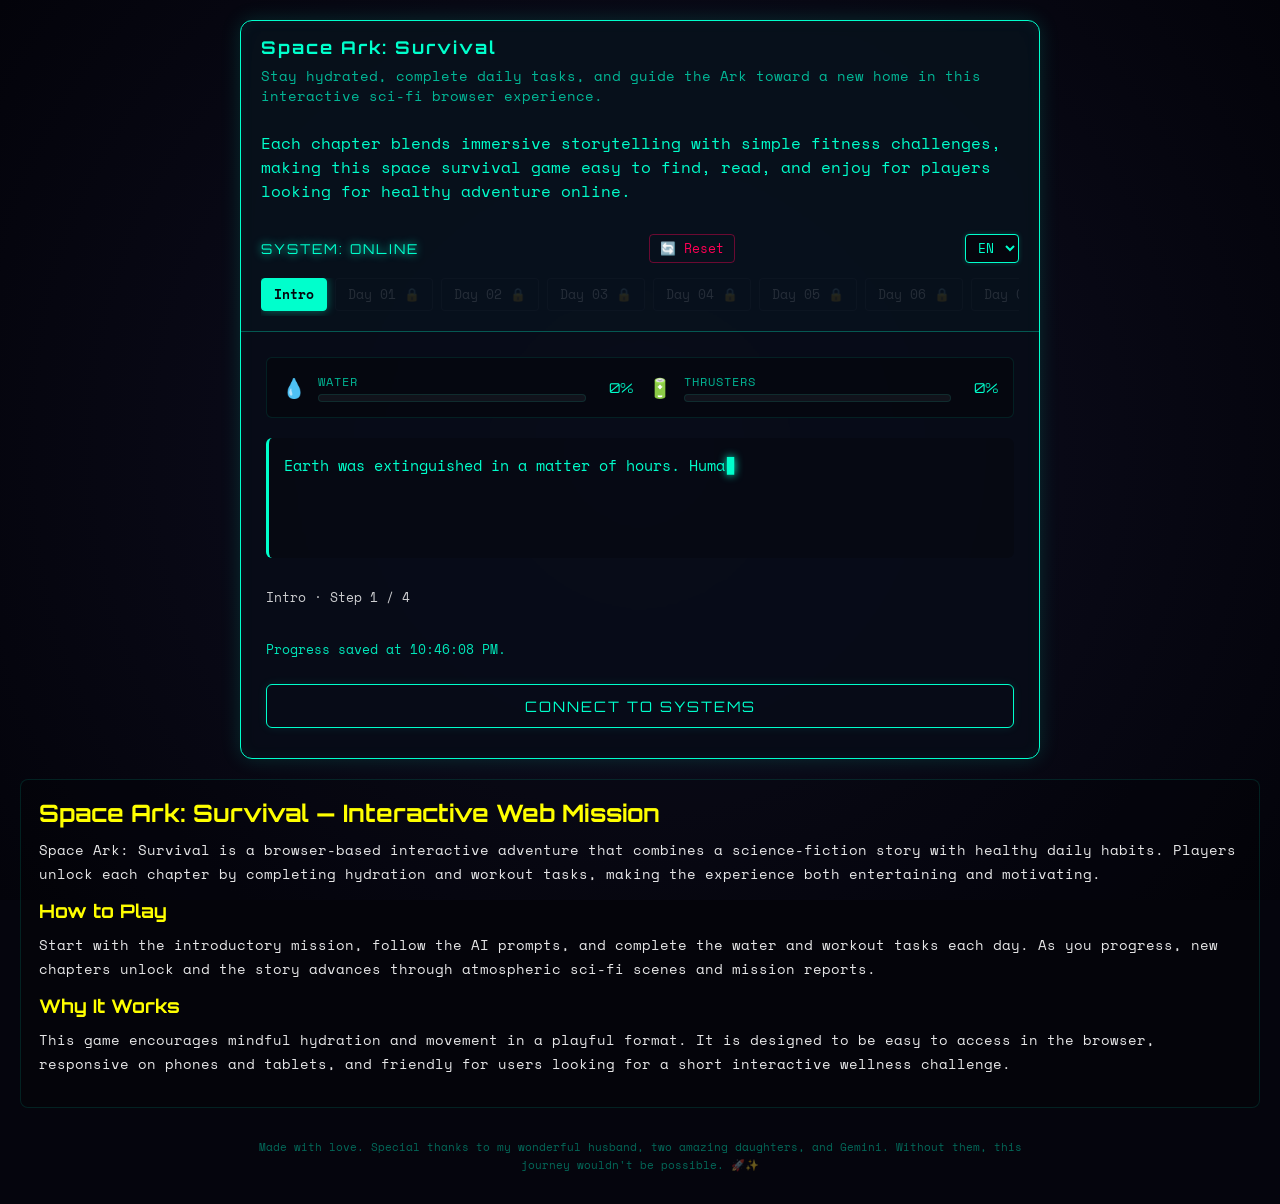
==== index.html @ 5e7fe368 "Add PWA support, SEO metadata, and cleanup duplicate page" ====
<!DOCTYPE html>
<html lang="en">
<head>
    <meta charset="UTF-8">
    <meta name="viewport" content="width=device-width, initial-scale=1.0">
    <title>Space Ark: Survival</title>
    <meta name="description" content="Space Ark: Survival is an interactive browser-based space adventure game that encourages hydration, exercise, and daily mission progress through a futuristic sci-fi storyline.">
    <meta http-equiv="Content-Language" content="en">
    <meta name="keywords" content="space ark, survival game, browser game, interactive story, hydration challenge, fitness game, daily missions, sci-fi adventure">
    <meta name="author" content="Space Ark">
    <meta name="theme-color" content="#05050d">
    <link rel="canonical" href="https://yannnapol-a11y.github.io/space-ark/">
    <link rel="alternate" hreflang="en" href="https://yannnapol-a11y.github.io/space-ark/">
    <link rel="alternate" hreflang="ru" href="https://yannnapol-a11y.github.io/space-ark/">
    <link rel="alternate" hreflang="sr" href="https://yannnapol-a11y.github.io/space-ark/">
    <link rel="alternate" hreflang="x-default" href="https://yannnapol-a11y.github.io/space-ark/">
    <meta property="og:title" content="Space Ark: Survival">
    <meta property="og:description" content="Play an immersive space mission game, complete daily hydration and workout tasks, and unlock new chapters as you guide the Ark to a new home.">
    <meta property="og:type" content="website">
    <meta property="og:site_name" content="Space Ark: Survival">
    <meta property="og:locale" content="en_US">
    <meta property="og:locale:alternate" content="ru_RU">
    <meta property="og:locale:alternate" content="sr_RS">
    <meta property="og:url" content="https://yannnapol-a11y.github.io/space-ark/">
    <meta property="og:image" content="https://yannnapol-a11y.github.io/space-ark/og-image.svg">
    <meta name="robots" content="index, follow">
    <meta name="googlebot" content="index, follow">
    <meta property="twitter:card" content="summary_large_image">
    <meta property="twitter:title" content="Space Ark: Survival">
    <meta property="twitter:description" content="Interactive web experience combining hydration, exercise and sci-fi storytelling in a space survival game.">
    <meta property="twitter:image" content="https://yannnapol-a11y.github.io/space-ark/og-image.svg">
    <meta property="twitter:image:alt" content="Space Ark: Survival social preview image">
    <link rel="icon" href="icon.svg" type="image/svg+xml">
    <link rel="apple-touch-icon" href="icon.svg">
    <link rel="manifest" href="manifest.webmanifest">
    <script type="application/ld+json">
    {
      "@context": "https://schema.org",
      "@type": "WebPage",
      "name": "Space Ark: Survival",
      "description": "Interactive browser-based space adventure that encourages hydration and fitness through daily mission challenges.",
      "inLanguage": "en",
      "mainEntity": {
        "@type": "SoftwareApplication",
        "name": "Space Ark: Survival",
        "applicationCategory": "Game",
        "operatingSystem": "Web",
        "about": "Interactive fitness and hydration game set on a space ark.",
        "description": "An immersive sci-fi browser game that blends hydration reminders and workout motivation with an adventure storyline."
      }
    }
    </script>
    <link rel="preconnect" href="https://fonts.googleapis.com">
    <link rel="preconnect" href="https://fonts.gstatic.com" crossorigin>
    <link href="https://fonts.googleapis.com/css2?family=Orbitron:wght@400;700&family=Space+Mono:ital,wght@0,400;0,700;1,400;1,700&display=swap" rel="stylesheet">
    <link rel="stylesheet" href="style-new.css">
</head>
<body>
    <noscript>
        <div class="noscript-warning">JavaScript is required to play Space Ark. Please enable JavaScript in your browser.</div>
    </noscript>
    <div class="stars"></div>

    <div class="terminal">
        <header class="terminal-header">
            <div class="terminal-title">
                <h1>Space Ark: Survival</h1>
                <p class="hero-summary">Stay hydrated, complete daily tasks, and guide the Ark toward a new home in this interactive sci-fi browser experience.</p>
                <p class="hero-detail">Each chapter blends immersive storytelling with simple fitness challenges, making this space survival game easy to find, read, and enjoy for players looking for healthy adventure online.</p>
            </div>
            <div class="status-container">
                <span class="status-indicator" id="status-indicator">SYSTEM: ONLINE</span>
                <button type="button" class="reset-btn" id="reset-btn" title="Reset progress">🔄 Reset</button>
                
                <label for="lang-select" class="sr-only">Language</label>
                <select id="lang-select" class="lang-select" aria-label="Language selector">
                    <option value="en">EN</option>
                    <option value="ru">RU</option>
                    <option value="sr">SR</option>
                </select>
            </div>
            <nav class="day-nav" id="dayNav" aria-label="Chapter navigation"></nav>
        </header>

        <main id="main-content" class="terminal-body">
            <section class="status-section" aria-labelledby="status-title">
                <h2 id="status-title" class="sr-only">Mission status</h2>
                <div class="hud">
                    <div class="hud-item">
                        <span class="hud-icon" aria-hidden="true">💧</span>
                        <div class="hud-bar-wrapper">
                            <span class="hud-label" id="label-water">Water</span>
                            <div class="hud-bar"><div class="hud-fill" id="hud-water"></div></div>
                        </div>
                        <span class="hud-percent" id="hud-water-txt">0%</span>
                    </div>
                    <div class="hud-item">
                        <span class="hud-icon" aria-hidden="true">🔋</span>
                        <div class="hud-bar-wrapper">
                            <span class="hud-label" id="label-energy">Thrusters</span>
                            <div class="hud-bar"><div class="hud-fill" id="hud-energy"></div></div>
                        </div>
                        <span class="hud-percent" id="hud-energy-txt">0%</span>
                    </div>
                </div>
            </section>

            <section class="story-section" aria-labelledby="story-title">
                <h2 id="story-title" class="sr-only">Current mission log</h2>
                <div class="output-wrapper">
                    <p id="story-text" class="typing-text" role="status" aria-live="polite" aria-atomic="true"></p>
                </div>
            </section>

            <div class="progress-indicator" id="progress-indicator" aria-live="polite"></div>
            <div class="save-state" id="save-state" aria-live="polite"></div>
            <div class="storage-warning hidden" id="storage-warning" role="alert">
                Warning: local storage is unavailable. Progress will not be saved.
            </div>

            <button type="button" id="action-btn" class="action-btn">START SYSTEMS CALIBRATION</button>
        </main>
    </div>

    <section class="seo-content" aria-labelledby="seo-heading">
        <h2 id="seo-heading">Space Ark: Survival — Interactive Web Mission</h2>
        <p>Space Ark: Survival is a browser-based interactive adventure that combines a science-fiction story with healthy daily habits. Players unlock each chapter by completing hydration and workout tasks, making the experience both entertaining and motivating.</p>
        <h3>How to Play</h3>
        <p>Start with the introductory mission, follow the AI prompts, and complete the water and workout tasks each day. As you progress, new chapters unlock and the story advances through atmospheric sci-fi scenes and mission reports.</p>
        <h3>Why It Works</h3>
        <p>This game encourages mindful hydration and movement in a playful format. It is designed to be easy to access in the browser, responsive on phones and tablets, and friendly for users looking for a short interactive wellness challenge.</p>
    </section>

    <footer class="terminal-footer">
        <p id="footer-thanks">Made with love. Special thanks to my wonderful husband, two amazing daughters, and Gemini. Without them, this journey wouldn't be possible. 🚀✨</p>
    </footer>

    <script src="script-new.js"></script>
</body>
</html>
---- style-new.css ----
*, *::before, *::after {
    box-sizing: border-box;
}

:root {
    --neon-cyan: #00ffcc;
    --neon-pink: #ff0055;
    --neon-yellow: #ffff00;
    --bg-dark: #05050d;
    --terminal-bg: rgba(8, 12, 24, 0.85);
    --font-title: 'Orbitron', sans-serif;
    --font-body: 'Space Mono', monospace;
}

body {
    background-color: var(--bg-dark);
    color: var(--neon-cyan);
    font-family: var(--font-body);
    margin: 0;
    padding: 20px;
    display: flex;
    flex-direction: column;
    justify-content: center;
    align-items: center;
    min-height: 100vh;
    box-sizing: border-box;
    overflow-x: hidden;
    touch-action: manipulation;
}

button,
input,
select,
textarea {
    touch-action: manipulation;
    -webkit-tap-highlight-color: transparent;
}

.stars {
    position: fixed;
    top: 0; left: 0;
    width: 100%; height: 100%;
    background: radial-gradient(circle, rgba(16,16,36,1) 0%, rgba(3,3,10,1) 100%);
    z-index: -1;
    overflow: hidden;
}

.star {
    position: absolute;
    background-color: #fff;
    border-radius: 50%;
    box-shadow: 0 0 6px #fff;
    opacity: 0;
    animation: blink infinite ease-in-out;
}

@keyframes blink {
    0%, 100% { opacity: 0; transform: scale(0.5); }
    50% { opacity: 0.8; transform: scale(1.2); }
}

.terminal {
    width: 100%;
    max-width: 800px;
    background-color: var(--terminal-bg);
    border: 1px solid var(--neon-cyan);
    border-radius: 12px;
    box-shadow: 0 0 20px rgba(0, 255, 204, 0.15), inset 0 0 15px rgba(0, 255, 204, 0.05);
    display: flex;
    flex-direction: column;
    overflow: hidden;
    backdrop-filter: blur(8px);
}

.terminal-header {
    border-bottom: 1px solid rgba(0, 255, 204, 0.3);
    padding: 15px 20px;
    background: rgba(0, 255, 204, 0.02);
}

.skip-link {
    position: absolute;
    left: 0;
    top: 0;
    transform: translateY(-120%);
    background: rgba(0, 0, 0, 0.9);
    color: var(--neon-cyan);
    padding: 10px 16px;
    z-index: 10;
    border-radius: 0 0 8px 0;
    text-decoration: none;
    transition: transform 0.2s ease;
}

.skip-link:focus-visible {
    transform: translateY(0);
    outline: 2px solid var(--neon-yellow);
}

.terminal-title {
    display: flex;
    flex-direction: column;
    gap: 8px;
    margin-bottom: 15px;
}

.terminal-title h1 {
    font-family: var(--font-title);
    font-size: 1.1rem;
    margin: 0;
    letter-spacing: 2px;
}

.hero-summary {
    margin: 0;
    color: rgba(0, 255, 204, 0.7);
    font-size: 0.85rem;
    line-height: 1.5;
}

.progress-indicator {
    color: rgba(255, 255, 255, 0.8);
    font-size: 0.8rem;
    margin: 10px 0 0;
    min-height: 24px;
}

.save-state {
    color: rgba(0, 255, 204, 0.9);
    font-size: 0.8rem;
    margin: 8px 0 0;
    min-height: 24px;
}

.storage-warning {
    background: rgba(255, 90, 90, 0.08);
    border: 1px solid rgba(255, 110, 110, 0.3);
    color: #ff9ea0;
    padding: 10px 14px;
    border-radius: 6px;
    font-size: 0.82rem;
    margin-top: 10px;
}

.nav-btn[aria-current="page"] {
    box-shadow: 0 0 16px rgba(255, 255, 255, 0.3);
}

.nav-btn:focus-visible,
.reset-btn:focus-visible,
.lang-select:focus-visible,
.action-btn:focus-visible,
.submit-btn:focus-visible,
.input-group input[type="number"]:focus-visible {
    outline: 2px solid var(--neon-cyan);
    outline-offset: 2px;
}

.status-container {
    display: flex;
    justify-content: space-between;
    align-items: center;
    margin-bottom: 15px;
}

.status-indicator {
    font-family: var(--font-title);
    font-size: 0.85rem;
    letter-spacing: 2px;
    text-shadow: 0 0 8px var(--neon-cyan);
}

.reset-btn {
    background: transparent;
    border: 1px solid rgba(255, 0, 85, 0.4);
    color: var(--neon-pink);
    font-family: var(--font-body);
    font-size: 0.8rem;
    padding: 4px 10px;
    border-radius: 4px;
    cursor: pointer;
    transition: all 0.2s ease;
}

.reset-btn:hover {
    background: rgba(255, 0, 85, 0.1);
    box-shadow: 0 0 8px var(--neon-pink);
}

.lang-select {
    background: var(--bg-dark);
    border: 1px solid var(--neon-cyan);
    color: var(--neon-cyan);
    font-family: var(--font-body);
    font-size: 0.8rem;
    padding: 3px 8px;
    border-radius: 4px;
    cursor: pointer;
    outline: none;
    box-shadow: 0 0 5px rgba(0, 255, 204, 0.2);
    transition: all 0.2s ease;
}

.lang-select:hover, .lang-select:focus {
    box-shadow: 0 0 10px var(--neon-cyan);
    background: rgba(0, 255, 204, 0.05);
}

.day-nav {
    display: flex;
    gap: 8px;
    overflow-x: auto;
    padding-bottom: 5px;
    scroll-snap-type: x mandatory;
}

.day-nav::-webkit-scrollbar {
    height: 4px;
}

.day-nav::-webkit-scrollbar-thumb {
    background: rgba(0, 255, 204, 0.3);
    border-radius: 2px;
}

.nav-btn {
    background: rgba(8, 16, 32, 0.6);
    border: 1px solid rgba(0, 255, 204, 0.2);
    color: rgba(0, 255, 204, 0.6);
    padding: 6px 12px;
    border-radius: 4px;
    cursor: pointer;
    font-family: var(--font-body);
    font-size: 0.8rem;
    white-space: nowrap;
    transition: all 0.2s ease;
    scroll-snap-align: start;
}

.nav-btn:hover:not(:disabled) {
    border-color: var(--neon-cyan);
    color: var(--neon-cyan);
    background: rgba(0, 255, 204, 0.05);
}

.nav-btn.active {
    border-color: var(--neon-cyan);
    color: var(--bg-dark);
    background-color: var(--neon-cyan);
    box-shadow: 0 0 10px rgba(0, 255, 204, 0.4);
    font-weight: bold;
}

.nav-btn:disabled {
    opacity: 0.4;
    cursor: not-allowed;
    border-color: rgba(255, 255, 255, 0.05);
    color: rgba(255, 255, 255, 0.3);
}

.terminal-body {
    padding: 25px;
    display: flex;
    flex-direction: column;
    gap: 20px;
    padding-bottom: 30px;
}

.seo-content {
    background: rgba(0, 0, 0, 0.2);
    border: 1px solid rgba(0, 255, 204, 0.12);
    padding: 18px;
    border-radius: 8px;
    color: rgba(255, 255, 255, 0.9);
    margin: 20px 0 0;
}

.seo-content h2,
.seo-content h3 {
    margin: 0 0 10px;
    color: var(--neon-yellow);
    font-family: var(--font-title);
}

.seo-content p {
    margin: 0 0 12px;
    line-height: 1.7;
    font-size: 0.9rem;
}

.hud {
    display: grid;
    grid-template-columns: 1fr 1fr;
    gap: 15px;
    background: rgba(0, 0, 0, 0.3);
    padding: 15px;
    border-radius: 6px;
    border: 1px solid rgba(0, 255, 204, 0.1);
}

.hud-item {
    display: flex;
    align-items: center;
    gap: 12px;
}

.hud-icon {
    font-size: 1.2rem;
}

.hud-bar-wrapper {
    flex-grow: 1;
}

.hud-label {
    font-size: 0.75rem;
    text-transform: uppercase;
    letter-spacing: 1px;
    display: block;
    margin-bottom: 4px;
    color: rgba(0, 255, 204, 0.7);
}

.hud-bar {
    height: 8px;
    background: rgba(255, 255, 255, 0.05);
    border-radius: 4px;
    overflow: hidden;
    border: 1px solid rgba(0, 255, 204, 0.1);
}

.hud-fill {
    width: 0;
    height: 100%;
    background: linear-gradient(90deg, #00b3ff, var(--neon-cyan));
    box-shadow: 0 0 8px var(--neon-cyan);
    transition: width 0.4s ease;
}

#hud-energy {
    background: linear-gradient(90deg, #ff0055, var(--neon-yellow));
    box-shadow: 0 0 8px var(--neon-pink);
}

.hud-percent {
    font-family: var(--font-title);
    font-size: 0.85rem;
    min-width: 35px;
    text-align: right;
}

.output-wrapper {
    min-height: 120px;
    background: rgba(0,0,0,0.2);
    padding: 15px;
    border-radius: 6px;
    border-left: 3px solid var(--neon-cyan);
}

.typing-text {
    line-height: 1.6;
    font-size: 0.95rem;
    margin: 0;
    white-space: pre-line;
}

/* Мигающий курсор во время печати */
.typing-cursor::after {
    content: '▋';
    color: var(--neon-cyan);
    animation: cursor-blink 0.7s step-end infinite;
    margin-left: 2px;
    text-shadow: 0 0 8px var(--neon-cyan);
}

@keyframes cursor-blink {
    0%, 100% { opacity: 1; }
    50% { opacity: 0; }
}


.orion-talk {
    color: #fff;
    border-left: 2px solid var(--neon-pink);
    padding-left: 15px;
    margin-bottom: 25px;
    font-style: italic;
}

.interactive-section {
    background: rgba(0, 255, 204, 0.01);
    border: 1px solid rgba(0, 255, 204, 0.1);
    border-radius: 6px;
    padding: 15px;
    margin-bottom: 20px;
}

.interactive-section h3 {
    margin-top: 0;
    font-family: var(--font-title);
    font-size: 0.85rem;
    letter-spacing: 1px;
    color: var(--neon-yellow);
    margin-bottom: 12px;
}

.task-item {
    display: flex;
    align-items: flex-start;
    gap: 10px;
    margin-bottom: 8px;
}

.task-item input[type="checkbox"] {
    margin-top: 4px;
    accent-color: var(--neon-cyan);
    cursor: pointer;
}

.task-item label {
    cursor: pointer;
    line-height: 1.4;
    font-size: 0.85rem;
}

.juice-box {
    background: rgba(0, 255, 204, 0.05);
    border: 1px dashed var(--neon-cyan);
    padding: 10px;
    border-radius: 4px;
    font-size: 0.8rem;
    margin-top: 8px;
    color: #fff;
}

.hidden {
    display: none !important;
}

.sr-only {
    position:absolute;
    width:1px;
    height:1px;
    padding:0;
    margin:-1px;
    overflow:hidden;
    clip:rect(0,0,0,0);
    border:0;
    white-space:nowrap;
}

.next-day-btn {
    margin-top: 20px;
}

.bonus-box {
    border-color: var(--neon-pink);
    background: rgba(255, 0, 85, 0.03);
}

.workout-desc {
    font-size: 0.85rem;
    line-height: 1.5;
    margin-bottom: 15px;
}

.workout-form {
    display: flex;
    flex-direction: column;
    gap: 8px;
}

.workout-form label {
    font-size: 0.75rem;
    color: rgba(0, 255, 204, 0.7);
}

.input-group {
    display: flex;
    gap: 10px;
}

.input-group input[type="number"] {
    background: var(--bg-dark);
    border: 1px solid rgba(0, 255, 204, 0.3);
    color: #fff;
    padding: 8px;
    font-family: var(--font-body);
    border-radius: 4px;
    width: 80px;
    outline: none;
}

.input-group input[type="number"]:focus {
    border-color: var(--neon-cyan);
    box-shadow: 0 0 8px rgba(0, 255, 204, 0.3);
}

.submit-btn {
    background: transparent;
    border: 1px solid var(--neon-cyan);
    color: var(--neon-cyan);
    padding: 8px 16px;
    font-family: var(--font-body);
    font-size: 0.8rem;
    border-radius: 4px;
    cursor: pointer;
    transition: all 0.2s ease;
}

.submit-btn:hover {
    background: rgba(0, 255, 204, 0.1);
    box-shadow: 0 0 10px rgba(0, 255, 204, 0.3);
}

.action-btn {
    background: transparent;
    border: 1px solid var(--neon-cyan);
    color: var(--neon-cyan);
    font-family: var(--font-title);
    padding: 12px 24px;
    font-size: 0.9rem;
    border-radius: 6px;
    cursor: pointer;
    letter-spacing: 2px;
    box-shadow: 0 0 10px rgba(0, 255, 204, 0.1);
    transition: all 0.3s ease;
    align-self: center;
    width: 100%;
}

.action-btn:hover {
    background-color: var(--neon-cyan);
    color: var(--bg-dark);
    box-shadow: 0 0 15px rgba(0, 255, 204, 0.5);
    font-weight: bold;
}

.next-day-btn {
    border-color: var(--neon-yellow);
    color: var(--neon-yellow);
    box-shadow: 0 0 10px rgba(255, 255, 0, 0.1);
}

.next-day-btn:hover {
    background-color: var(--neon-yellow);
    color: var(--bg-dark);
    box-shadow: 0 0 15px rgba(255, 255, 0, 0.5);
}

.victory-container h2 {
    font-family: var(--font-title);
    color: var(--neon-yellow);
    text-align: center;
    margin-top: 0;
}

.victory-log-title {
    color: var(--neon-pink);
    margin-bottom: 10px;
}

.victory-stats {
    display: flex;
    gap: 20px;
    margin-bottom: 20px;
    flex-wrap: wrap;
    justify-content: center;
}

.stat-box {
    border: 1px solid var(--neon-cyan);
    padding: 10px;
    border-radius: 4px;
    min-width: 160px;
    text-align: center;
}

.victory-step {
    margin-bottom: 15px;
}

.terminal-footer {
    width: 100%;
    max-width: 800px;
    margin-top: 30px;
    margin-bottom: 10px;
    text-align: center;
    font-size: 0.7rem;
    line-height: 1.6;
    color: rgba(0, 255, 204, 0.4);
    font-family: var(--font-body);
}

.terminal-footer p {
    margin: 0;
}

@media (prefers-reduced-motion: reduce) {
    * {
        scroll-behavior: auto !important;
        transition-duration: 0.01ms !important;
        animation-duration: 0.01ms !important;
        animation-iteration-count: 1 !important;
    }
}

/* ============================================
   МОБИЛЬНАЯ АДАПТАЦИЯ
   ============================================ */

/* Планшеты и большие телефоны (до 768px) */
@media (max-width: 768px) {
    body {
        padding: 10px;
        justify-content: flex-start;
        padding-top: 10px;
    }

    .terminal {
        border-radius: 8px;
    }

    .terminal-header {
        padding: 12px 15px;
    }

    .status-container {
        flex-wrap: wrap;
        gap: 8px;
        margin-bottom: 10px;
    }

    .status-indicator {
        font-size: 0.75rem;
        letter-spacing: 1px;
        flex: 1 1 auto;
    }

    .reset-btn {
        padding: 6px 12px;
        font-size: 0.75rem;
        min-height: 36px; /* удобнее тапать */
    }

    .lang-select {
        padding: 6px 10px;
        font-size: 0.8rem;
        min-height: 36px;
    }

    .day-nav {
        gap: 6px;
        padding-bottom: 8px;
    }

    .nav-btn {
        padding: 8px 10px;
        font-size: 0.72rem;
        min-height: 38px; /* стандартный размер touch target */
        border-radius: 6px;
    }

    .terminal-body {
        padding: 15px;
        gap: 15px;
    }

    /* HUD стекируется в одну колонку на маленьких экранах */
    .hud {
        grid-template-columns: 1fr;
        gap: 10px;
        padding: 12px;
    }

    .hud-item {
        gap: 10px;
    }

    .hud-bar {
        height: 10px; /* чуть толще — лучше видно */
    }

    .output-wrapper {
        min-height: 100px;
        padding: 12px;
    }

    .typing-text {
        font-size: 0.88rem;
        line-height: 1.65;
    }

    .orion-talk {
        font-size: 0.85rem;
        padding-left: 12px;
        margin-bottom: 18px;
    }

    .interactive-section {
        padding: 12px;
        margin-bottom: 15px;
    }

    .interactive-section h3 {
        font-size: 0.78rem;
    }

    .task-item label {
        font-size: 0.82rem;
    }

    /* Форма тренировки: кнопка под инпутом */
    .input-group {
        flex-direction: column;
        align-items: stretch;
        gap: 8px;
    }

    .input-group input[type="number"] {
        width: 100%;
        box-sizing: border-box;
        padding: 10px;
        font-size: 1rem;
        min-height: 44px;
    }

    .submit-btn {
        width: 100%;
        padding: 12px;
        font-size: 0.85rem;
        min-height: 44px;
        box-sizing: border-box;
    }

    .action-btn {
        padding: 14px 20px;
        font-size: 0.82rem;
        letter-spacing: 1px;
        min-height: 48px;
    }

    .next-day-btn {
        margin-top: 15px !important;
    }

    .juice-box {
        font-size: 0.78rem;
        padding: 10px;
    }

    .terminal-footer {
        margin-top: 20px;
        font-size: 0.65rem;
        padding: 0 10px;
    }

    .victory-container h2 {
        font-size: 1rem;
    }
}

/* Маленькие телефоны (до 480px) */
@media (max-width: 480px) {
    body {
        padding: 6px;
    }

    .terminal {
        border-radius: 6px;
    }

    .terminal-header {
        padding: 10px 12px;
    }

    .status-indicator {
        font-size: 0.68rem;
        letter-spacing: 0.5px;
    }

    .nav-btn {
        padding: 7px 8px;
        font-size: 0.65rem;
        min-height: 36px;
    }

    .terminal-body {
        padding: 12px;
        gap: 12px;
    }

    .hud-label {
        font-size: 0.68rem;
    }

    .hud-percent {
        font-size: 0.75rem;
        min-width: 30px;
    }

    .typing-text {
        font-size: 0.82rem;
    }

    .orion-talk {
        font-size: 0.8rem;
    }

    .task-item label {
        font-size: 0.78rem;
    }

    .workout-desc {
        font-size: 0.78rem;
    }

    .action-btn {
        font-size: 0.75rem;
        letter-spacing: 0.5px;
        padding: 12px 16px;
    }
}
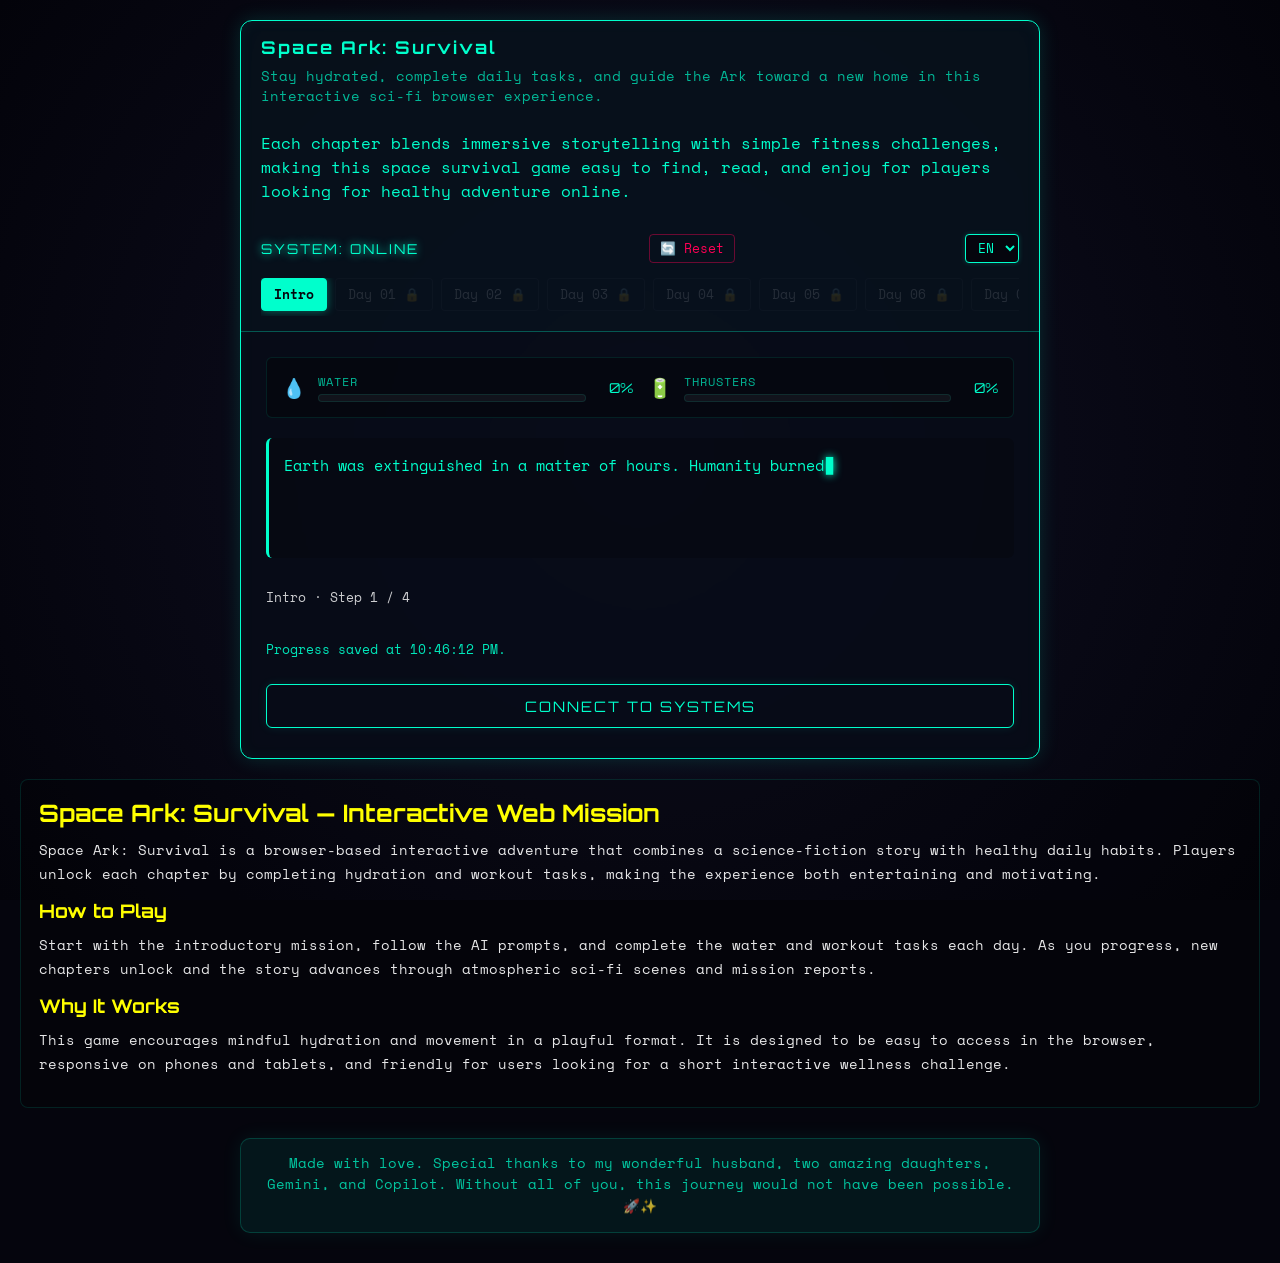
==== commit 1ba8849e: "Highlight footer gratitude and add Copilot acknowledgement" ====
--- a/index.html
+++ b/index.html
@@ -131,8 +131,8 @@
         <p>This game encourages mindful hydration and movement in a playful format. It is designed to be easy to access in the browser, responsive on phones and tablets, and friendly for users looking for a short interactive wellness challenge.</p>
     </section>
 
-    <footer class="terminal-footer">
-        <p id="footer-thanks">Made with love. Special thanks to my wonderful husband, two amazing daughters, and Gemini. Without them, this journey wouldn't be possible. 🚀✨</p>
+    <footer class="terminal-footer footer-highlight">
+        <p id="footer-thanks">Made with love. Special thanks to my wonderful husband, two amazing daughters, Gemini, and Copilot. Without all of you, this journey would not have been possible. 🚀✨</p>
     </footer>
 
     <script src="script-new.js"></script>
--- a/style-new.css
+++ b/style-new.css
@@ -586,14 +586,23 @@
     margin-top: 30px;
     margin-bottom: 10px;
     text-align: center;
-    font-size: 0.7rem;
+    font-size: 0.85rem;
     line-height: 1.6;
-    color: rgba(0, 255, 204, 0.4);
+    color: rgba(0, 255, 204, 0.75);
     font-family: var(--font-body);
+}
+
+.terminal-footer.footer-highlight {
+    background: rgba(0, 255, 204, 0.07);
+    border: 1px solid rgba(0, 255, 204, 0.18);
+    border-radius: 10px;
+    padding: 14px 18px;
+    box-shadow: 0 0 20px rgba(0, 255, 204, 0.08);
 }
 
 .terminal-footer p {
     margin: 0;
+    font-weight: 500;
 }
 
 @media (prefers-reduced-motion: reduce) {
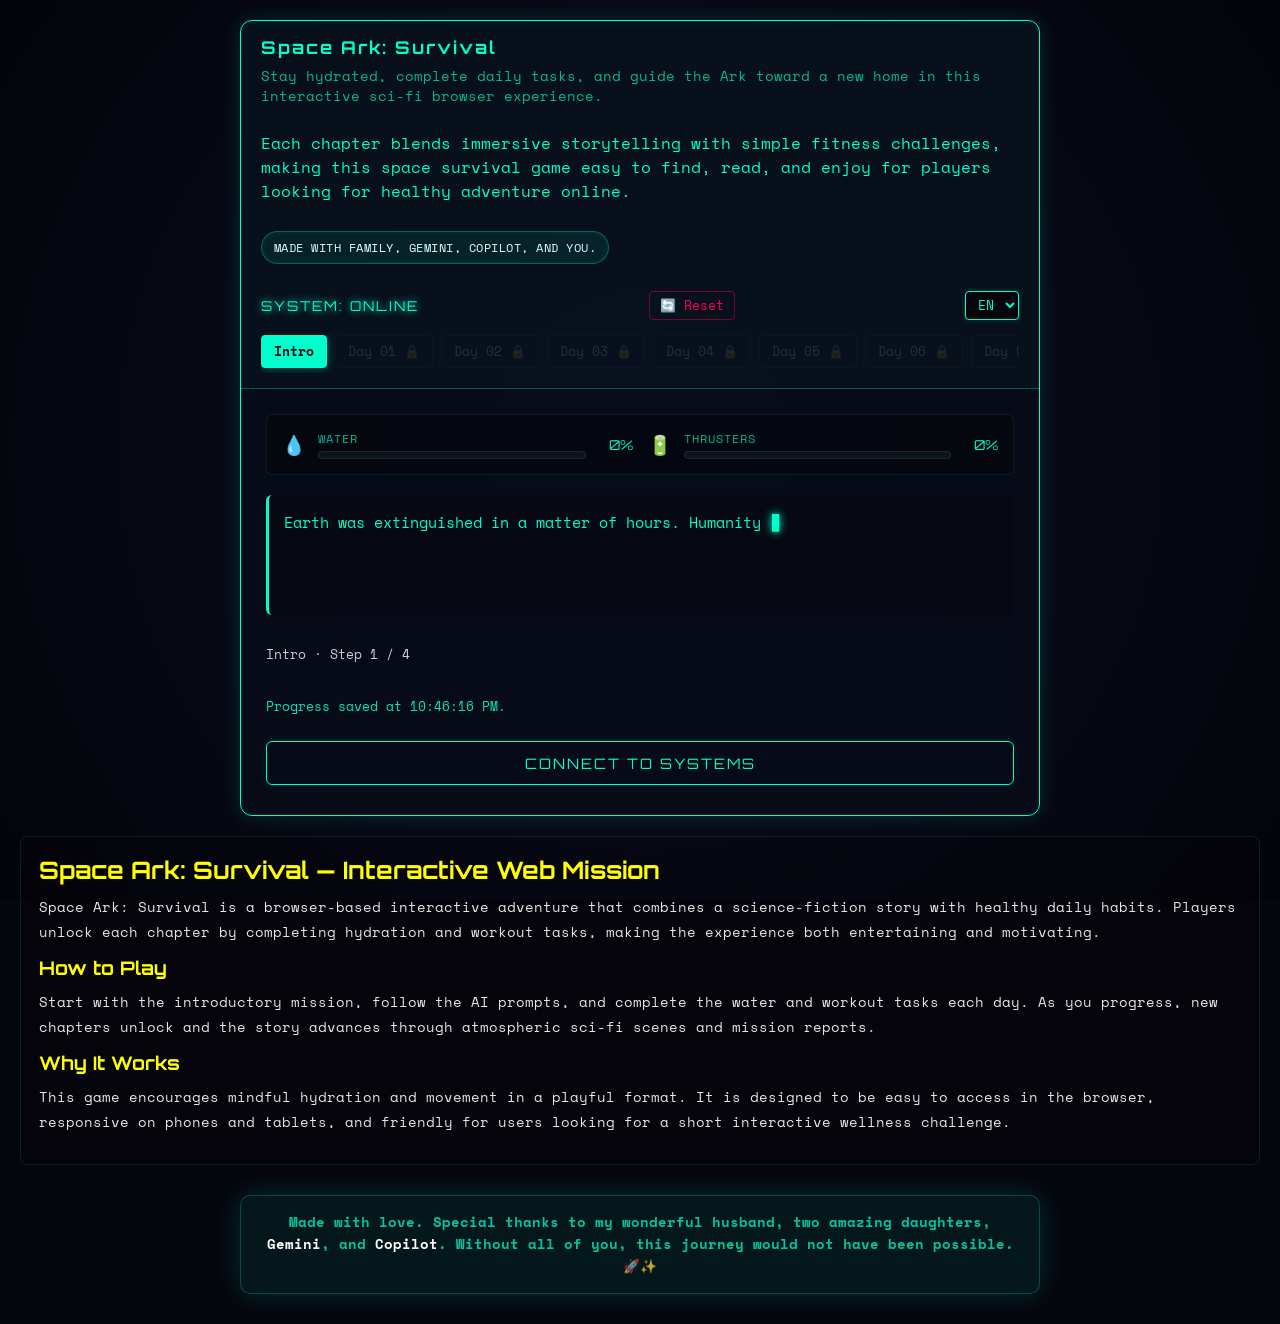
==== commit 4723108a: "Add subtle header badge acknowledging AI, family, and users" ====
--- a/index.html
+++ b/index.html
@@ -67,6 +67,7 @@
                 <h1>Space Ark: Survival</h1>
                 <p class="hero-summary">Stay hydrated, complete daily tasks, and guide the Ark toward a new home in this interactive sci-fi browser experience.</p>
                 <p class="hero-detail">Each chapter blends immersive storytelling with simple fitness challenges, making this space survival game easy to find, read, and enjoy for players looking for healthy adventure online.</p>
+                <p class="powered-badge">Made with family, Gemini, Copilot, and you.</p>
             </div>
             <div class="status-container">
                 <span class="status-indicator" id="status-indicator">SYSTEM: ONLINE</span>
--- a/style-new.css
+++ b/style-new.css
@@ -109,6 +109,22 @@
     font-size: 1.1rem;
     margin: 0;
     letter-spacing: 2px;
+}
+
+.powered-badge {
+    display: inline-block;
+    align-self: flex-start;
+    margin-top: 4px;
+    padding: 6px 12px;
+    border-radius: 999px;
+    border: 1px solid rgba(0, 255, 204, 0.3);
+    background: rgba(0, 255, 204, 0.08);
+    color: #d8ffff;
+    font-size: 0.78rem;
+    letter-spacing: 0.04em;
+    text-transform: uppercase;
+    box-shadow: inset 0 0 6px rgba(0, 255, 204, 0.08);
+    max-width: fit-content;
 }
 
 .hero-summary {
@@ -593,16 +609,33 @@
 }
 
 .terminal-footer.footer-highlight {
-    background: rgba(0, 255, 204, 0.07);
-    border: 1px solid rgba(0, 255, 204, 0.18);
+    background: rgba(0, 255, 204, 0.08);
+    border: 1px solid rgba(0, 255, 204, 0.22);
     border-radius: 10px;
-    padding: 14px 18px;
-    box-shadow: 0 0 20px rgba(0, 255, 204, 0.08);
+    padding: 16px 18px;
+    box-shadow: 0 0 28px rgba(0, 255, 204, 0.18);
+    animation: glow-footer 4s ease-in-out infinite;
 }
 
 .terminal-footer p {
     margin: 0;
-    font-weight: 500;
+    font-weight: 600;
+}
+
+.terminal-footer strong,
+.terminal-footer em {
+    color: #ffffff;
+}
+
+@keyframes glow-footer {
+    0%, 100% {
+        box-shadow: 0 0 20px rgba(0, 255, 204, 0.12);
+        transform: translateY(0);
+    }
+    50% {
+        box-shadow: 0 0 28px rgba(0, 255, 204, 0.26);
+        transform: translateY(-1px);
+    }
 }
 
 @media (prefers-reduced-motion: reduce) {
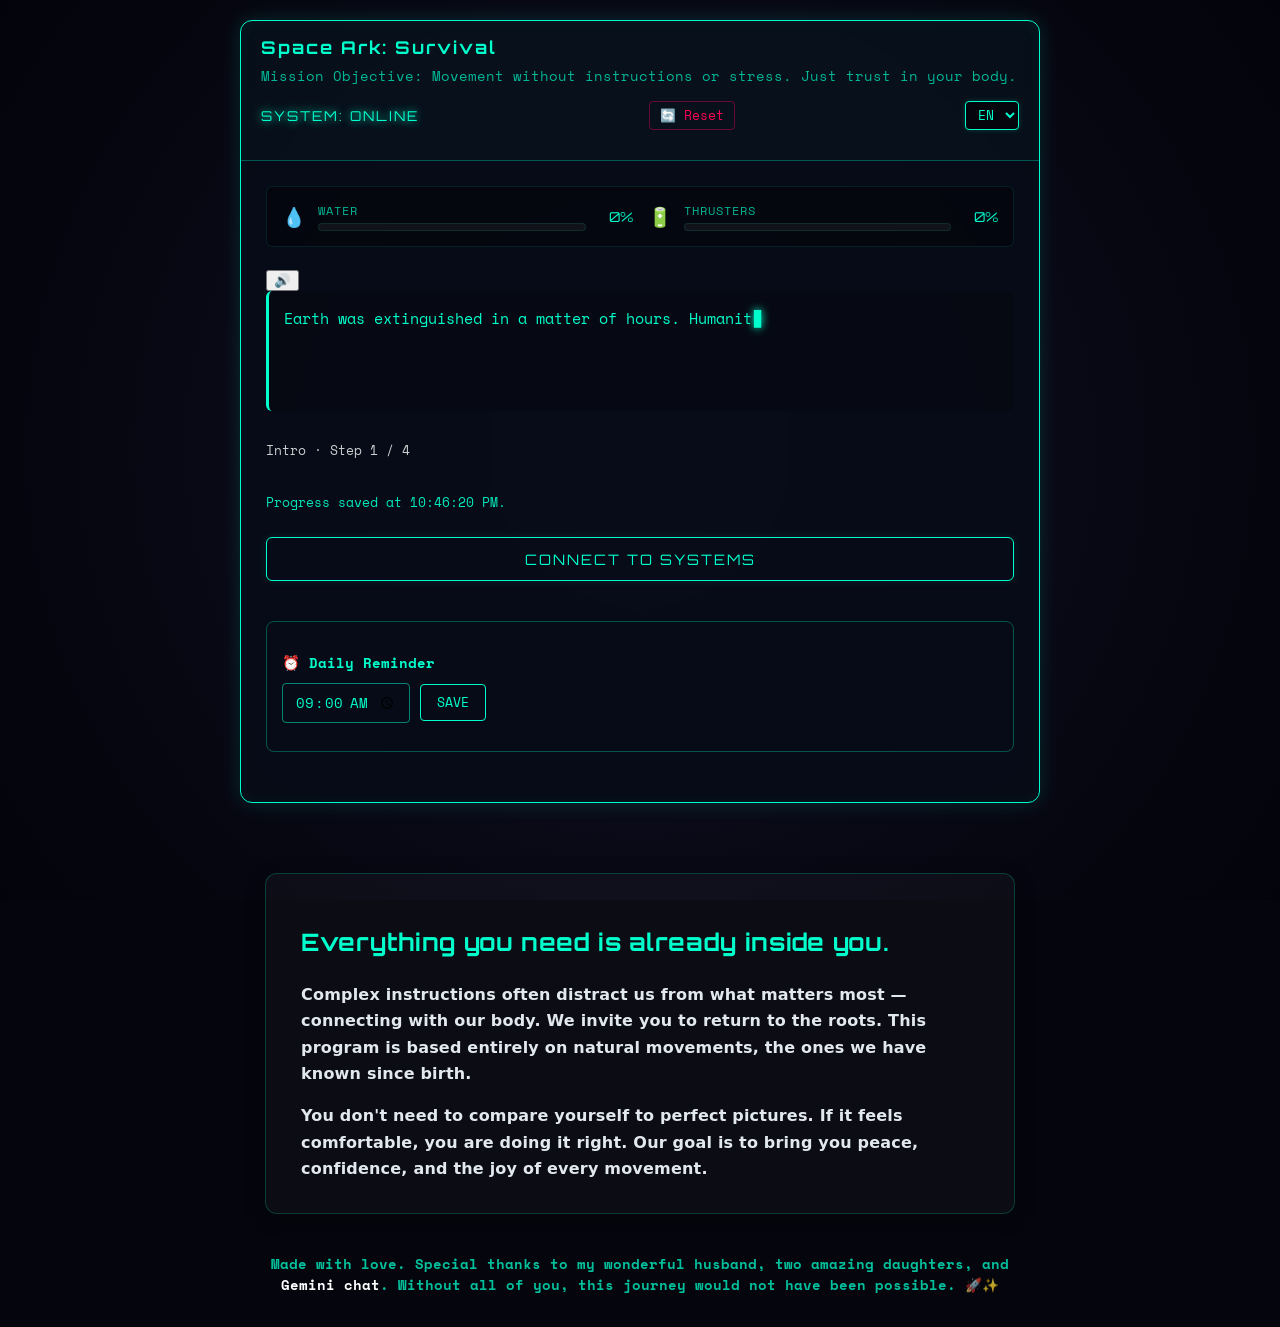
==== commit ce64e079: "fix: rename index" ====
--- a/index.html
+++ b/index.html
@@ -5,7 +5,6 @@
     <meta name="viewport" content="width=device-width, initial-scale=1.0">
     <title>Space Ark: Survival</title>
     <meta name="description" content="Space Ark: Survival is an interactive browser-based space adventure game that encourages hydration, exercise, and daily mission progress through a futuristic sci-fi storyline.">
-    <meta http-equiv="Content-Language" content="en">
     <meta name="keywords" content="space ark, survival game, browser game, interactive story, hydration challenge, fitness game, daily missions, sci-fi adventure">
     <meta name="author" content="Space Ark">
     <meta name="theme-color" content="#05050d">
@@ -39,7 +38,7 @@
       "@type": "WebPage",
       "name": "Space Ark: Survival",
       "description": "Interactive browser-based space adventure that encourages hydration and fitness through daily mission challenges.",
-      "inLanguage": "en",
+      "inLanguage": ["en", "ru", "sr"],
       "mainEntity": {
         "@type": "SoftwareApplication",
         "name": "Space Ark: Survival",
@@ -56,31 +55,26 @@
     <link rel="stylesheet" href="style-new.css">
 </head>
 <body>
-    <noscript>
-        <div class="noscript-warning">JavaScript is required to play Space Ark. Please enable JavaScript in your browser.</div>
-    </noscript>
+    <div class="eye-blink-overlay"></div>
     <div class="stars"></div>
-
-    <div class="terminal">
+    <a href="#main-content" class="skip-link">Skip to main content</a>
+    
+    <div class="terminal">       
         <header class="terminal-header">
             <div class="terminal-title">
                 <h1>Space Ark: Survival</h1>
-                <p class="hero-summary">Stay hydrated, complete daily tasks, and guide the Ark toward a new home in this interactive sci-fi browser experience.</p>
-                <p class="hero-detail">Each chapter blends immersive storytelling with simple fitness challenges, making this space survival game easy to find, read, and enjoy for players looking for healthy adventure online.</p>
-                <p class="powered-badge">Made with family, Gemini, Copilot, and you.</p>
-            </div>
+                <p class="hero-summary" id="mission-objective">Mission Objective: Movement without instructions or stress. Just trust in your body.</p>
+                </div>
             <div class="status-container">
                 <span class="status-indicator" id="status-indicator">SYSTEM: ONLINE</span>
-                <button type="button" class="reset-btn" id="reset-btn" title="Reset progress">🔄 Reset</button>
-                
+                <button type="button" class="reset-btn" id="reset-btn" title="Reset progress">🔄 Reset</button>               
                 <label for="lang-select" class="sr-only">Language</label>
                 <select id="lang-select" class="lang-select" aria-label="Language selector">
                     <option value="en">EN</option>
                     <option value="ru">RU</option>
                     <option value="sr">SR</option>
                 </select>
-            </div>
-            <nav class="day-nav" id="dayNav" aria-label="Chapter navigation"></nav>
+            </div>            
         </header>
 
         <main id="main-content" class="terminal-body">
@@ -107,11 +101,12 @@
             </section>
 
             <section class="story-section" aria-labelledby="story-title">
-                <h2 id="story-title" class="sr-only">Current mission log</h2>
-                <div class="output-wrapper">
-                    <p id="story-text" class="typing-text" role="status" aria-live="polite" aria-atomic="true"></p>
-                </div>
-            </section>
+    <h2 id="story-title" class="sr-only">Current mission log</h2>
+    <button type="button" id="speak-btn" class="speak-btn" aria-label="Read story aloud">🔊</button>
+    <div class="output-wrapper">
+        <p id="story-text" class="typing-text" role="status" aria-live="polite" aria-atomic="true"></p>
+    </div>
+</section>
 
             <div class="progress-indicator" id="progress-indicator" aria-live="polite"></div>
             <div class="save-state" id="save-state" aria-live="polite"></div>
@@ -119,23 +114,63 @@
                 Warning: local storage is unavailable. Progress will not be saved.
             </div>
 
-            <button type="button" id="action-btn" class="action-btn">START SYSTEMS CALIBRATION</button>
+            <button type="button" id="action-btn" class="action-btn">START SYSTEMS CALIBRATION</button>            
+        <div class="reminder-settings" id="reminder-settings">
+    <h3 id="reminder-title">⏰ Daily Reminder</h3>
+    <div class="input-group">
+        <input type="time" id="reminder-time" value="09:00">
+        <button type="button" id="save-reminder" class="submit-btn">SAVE</button>
+    </div>
+    <p id="reminder-status"></p>
+</div>
         </main>
     </div>
+ 
 
-    <section class="seo-content" aria-labelledby="seo-heading">
-        <h2 id="seo-heading">Space Ark: Survival — Interactive Web Mission</h2>
-        <p>Space Ark: Survival is a browser-based interactive adventure that combines a science-fiction story with healthy daily habits. Players unlock each chapter by completing hydration and workout tasks, making the experience both entertaining and motivating.</p>
-        <h3>How to Play</h3>
-        <p>Start with the introductory mission, follow the AI prompts, and complete the water and workout tasks each day. As you progress, new chapters unlock and the story advances through atmospheric sci-fi scenes and mission reports.</p>
-        <h3>Why It Works</h3>
-        <p>This game encourages mindful hydration and movement in a playful format. It is designed to be easy to access in the browser, responsive on phones and tablets, and friendly for users looking for a short interactive wellness challenge.</p>
-    </section>
-
-    <footer class="terminal-footer footer-highlight">
-        <p id="footer-thanks">Made with love. Special thanks to my wonderful husband, two amazing daughters, Gemini, and Copilot. Without all of you, this journey would not have been possible. 🚀✨</p>
+    <footer class="terminal-footer">        
+    <div class="manifesto-container">
+        <h2 class="manifesto-title" id="manifesto-title">Everything you need is already inside you.</h2>
+        <div class="manifesto-text" id="manifesto-text">
+            <p>Complex instructions often distract us from what matters most — connecting with our body. We invite you to return to the roots. This program is based entirely on natural movements, the ones we have known since birth.</p>
+            <p>You dont need to compare yourself to perfect pictures. If it feels comfortable, you are doing it right. Our goal is to bring you peace, confidence, and the joy of every movement.</p>
+        </div>
+    </div>    
+        <p id="footer-thanks">Made with love. Special thanks to my wonderful husband, two amazing daughters, and Gemini. Without them, this journey wouldn't be possible. 🚀✨</p>
     </footer>
 
     <script src="script-new.js"></script>
+    <script>
+        // Mobile dayNav: set select to current page and scroll active link into view
+        (function(){
+            const sel = document.getElementById('day-nav-select');
+            const nav = document.getElementById('dayNav');
+            if (sel) {
+                // set select to current file if option exists
+                const currentFile = (location.pathname.split('/').pop() || 'index-new.html');
+                const opt = Array.from(sel.options).find(o => o.value === currentFile);
+                if (opt) sel.value = currentFile;
+                sel.addEventListener('change', (e) => {
+                    const v = e.target.value;
+                    if (v) window.location.href = v;
+                });
+            }
+
+            // mark active link and scroll it into view
+            if (nav) {
+                const links = nav.querySelectorAll('a.day-link');
+                const currentFile = (location.pathname.split('/').pop() || 'index-new.html');
+                for (const a of links) {
+                    const href = a.getAttribute('href');
+                    const full = a.href || href;
+                    if (href === currentFile || full.endsWith('/' + currentFile) || full.endsWith(currentFile)) {
+                        a.classList.add('active');
+                        a.setAttribute('aria-current', 'page');
+                        try { a.scrollIntoView({behavior: 'smooth', inline: 'center', block: 'nearest'}); } catch (e) { a.scrollIntoView(); }
+                        break;
+                    }
+                }
+            }
+        })();
+    </script>
 </body>
-</html>+</html>
--- a/style-new.css
+++ b/style-new.css
@@ -1,15 +1,52 @@
-*, *::before, *::after {
-    box-sizing: border-box;
+.eye-blink-overlay {/* Этот элемент создаёт эффект "глаза, открывающегося из точки" при загрузке страницы */
+    position: fixed;/* Фиксируем его поверх всего контента */
+    top: 50%; /* Ставим ровно по центру вертикали */
+    left: 50%; /* Ставим ровно по центру горизонтали */
+    transform: translate(-50%, -50%); /* Центруем саму точку */
+    width: 0;/* Начинаем с нулевого размера, чтобы создать эффект раскрытия из точки */
+    height: 0;/* Изначально невидимый, будет расширяться до огромного размера */
+    background: transparent;/* Прозрачный центр, который будет расширяться */    
+    /* Главный фокус: прозрачный центр с гигантской черной тенью вокруг */
+    box-shadow: 0 0 0 100vmax #000; /* Огромная тень, которая будет расширяться, создавая эффект "глаза" или "портала" */
+    border-radius: 50% / 30%; /* Делает форму круглой, как глаз или портал */
+    z-index: 9999; /*Этот элемент должен быть на самом-самом верхнем слое, чтобы перекрывать весь контент во время анимации*/
+    pointer-events: none;/* Не мешаем кликам, так как это просто визуальный эффект */
+    animation: openFromPoint 4s forwards ease-in-out;/* Запускаем анимацию раскрытия из точки при загрузке страницы */
+}
+/* Сценарий раскрытия */
+@keyframes openFromPoint {/* Начинаем с маленькой точки и огромной тени */
+    0% {/* Начинаем с маленькой точки и огромной тени */
+        width: 0;/* Начинаем с нулевого размера, чтобы создать эффект раскрытия из точки */
+        height: 0;/* Изначально невидимый, будет расширяться до огромного размера */
+        border-radius: 50%; /* Начинаем с круглой точки */
+    }
+   40% {
+        /* К середине анимации делаем его супер-широким, но плоским */
+        width: 150vw; 
+        height: 4px; /* Вот она, тонкая щель! */
+        border-radius: 50% / 10%; /* Сильно прижимаем края */
+        opacity: 1;/* Щель полностью видна, создавая эффект "глаза, открывающегося из точки" */
+    }
+    100% {/* В конце анимации щель раскрывается вширь и исчезает, открывая сайт */
+        /* В самом конце щель раскрывается вширь и исчезает */
+        width: 300vw;/* Расширяем до огромного размера, чтобы полностью раскрыть сайт */
+        height: 300vh;/* Достаточно, чтобы покрыть весь экран, даже при прокрутке */
+        border-radius: 50%;/* Круглая форма сохраняется, но теперь это огромный "глаз", который раскрывается */
+        opacity: 0; /* Полностью растворяется, открывая сайт */
+    }
+}
+*, *::before, *::after {/* Универсальный селектор для всех элементов и их псевдоэлементов */
+    box-sizing: border-box;/* Устанавливаем box-sizing: border-box для всех элементов, чтобы padding и border включались в общую ширину и высоту элемента, что облегчает управление размерами и предотвращает неожиданные переполнения */
 }
 
 :root {
-    --neon-cyan: #00ffcc;
-    --neon-pink: #ff0055;
-    --neon-yellow: #ffff00;
-    --bg-dark: #05050d;
-    --terminal-bg: rgba(8, 12, 24, 0.85);
-    --font-title: 'Orbitron', sans-serif;
-    --font-body: 'Space Mono', monospace;
+    --neon-cyan: #00ffcc;/* Яркий неоновый циан для основных акцентов и текста */
+    --neon-pink: #ff0055;/* Яркий неоновый розовый для акцентов и важных элементов */
+    --neon-yellow: #ffff00;/* Яркий неоновый желтый для акцентов и важных элементов */
+    --bg-dark: #05050d;/* Очень темный фон для создания контраста с неоновыми цветами */
+    --terminal-bg: rgba(8, 12, 24, 0.85);/* Полупрозрачный темный фон для терминала, чтобы создать эффект глубины и "стеклянного" интерфейса */
+    --font-title: 'Orbitron', sans-serif;/* Стильный шрифт для заголовков, который придаёт футуристический вид */
+    --font-body: 'Space Mono', monospace;/* Моноширинный шрифт для основного текста, который напоминает терминал и придаёт атмосферу космической одиссеи */
 }
 
 body {
@@ -141,6 +178,78 @@
     min-height: 24px;
 }
 
+.mission-log {
+    background: rgba(0, 0, 0, 0.25);
+    border: 1px solid rgba(0, 255, 204, 0.15);
+    border-radius: 12px;
+    padding: 14px;
+    margin-top: 16px;
+}
+
+.mission-log-header {
+    display: flex;
+    align-items: center;
+    justify-content: space-between;
+    gap: 12px;
+    flex-wrap: wrap;
+    margin-bottom: 12px;
+}
+
+.mission-log-header h2 {
+    font-family: var(--font-title);
+    font-size: 0.95rem;
+    margin: 0;
+    color: var(--neon-yellow);
+}
+
+.share-btn {
+    background: transparent;
+    border: 1px solid rgba(0, 255, 204, 0.4);
+    color: var(--neon-cyan);
+    font-family: var(--font-body);
+    font-size: 0.8rem;
+    padding: 8px 12px;
+    border-radius: 999px;
+    cursor: pointer;
+    transition: all 0.2s ease;
+}
+
+.share-btn:hover,
+.share-btn:focus-visible {
+    background: rgba(0, 255, 204, 0.12);
+    outline: none;
+    box-shadow: 0 0 12px rgba(0, 255, 204, 0.25);
+}
+
+.mission-log-content {
+    font-size: 0.82rem;
+    line-height: 1.5;
+    color: rgba(255, 255, 255, 0.9);
+}
+
+.mission-log-content p,
+.mission-log-content ul {
+    margin: 0 0 10px;
+}
+
+.mission-log-content ul {
+    padding-left: 18px;
+}
+
+.mission-log-content li {
+    margin-bottom: 6px;
+}
+
+.share-message {
+    margin-top: 10px;
+    color: var(--neon-yellow);
+    font-size: 0.82rem;
+}
+
+.hidden {
+    display: none;
+}
+
 .save-state {
     color: rgba(0, 255, 204, 0.9);
     font-size: 0.8rem;
@@ -230,6 +339,15 @@
     scroll-snap-type: x mandatory;
 }
 
+.day-nav-select {
+    display: none;
+    background: var(--bg-dark);
+    border: 1px solid rgba(0,255,204,0.15);
+    color: var(--neon-cyan);
+    padding: 8px 10px;
+    border-radius: 6px;
+}
+
 .day-nav::-webkit-scrollbar {
     height: 4px;
 }
@@ -267,6 +385,61 @@
     font-weight: bold;
 }
 
+/* Day link styles (used in dayNav) */
+.day-link {
+    background: rgba(8, 16, 32, 0.6);
+    border: 1px solid rgba(0, 255, 204, 0.15);
+    color: rgba(0, 255, 204, 0.7);
+    padding: 6px 12px;
+    border-radius: 6px;
+    text-decoration: none;
+    font-family: var(--font-body);
+    font-size: 0.82rem;
+}
+
+.day-link.active {
+    border-color: var(--neon-cyan);
+    color: var(--bg-dark);
+    background-color: var(--neon-cyan);
+    box-shadow: 0 0 12px rgba(0, 255, 204, 0.25);
+    font-weight: 700;
+}
+
+/* Subtle transition + glow on hover/active */
+.day-link,
+.day-nav-select {
+    transition: transform 200ms ease, box-shadow 240ms ease, background-color 200ms ease;
+}
+
+.day-link:hover {
+    transform: translateY(-2px);
+    box-shadow: 0 6px 18px rgba(0, 255, 204, 0.12);
+}
+
+.day-link.active {
+    transform: translateY(-2px) scale(1.02);
+    box-shadow: 0 10px 30px rgba(0, 255, 204, 0.24), 0 0 30px rgba(0,255,204,0.08) inset;
+}
+
+/* Make the mobile select look like a button */
+.day-nav-select {
+    -webkit-appearance: none;
+    -moz-appearance: none;
+    appearance: none;
+    background: linear-gradient(180deg, rgba(0,255,204,0.06), rgba(0,255,204,0.02));
+    border: 1px solid rgba(0,255,204,0.18);
+    color: var(--neon-cyan);
+    padding: 12px 14px;
+    border-radius: 8px;
+    font-size: 0.9rem;
+    box-shadow: 0 6px 18px rgba(0, 255, 204, 0.06);
+}
+
+.day-nav-select:focus {
+    outline: none;
+    box-shadow: 0 10px 30px rgba(0,255,204,0.18);
+}
+
 .nav-btn:disabled {
     opacity: 0.4;
     cursor: not-allowed;
@@ -494,6 +667,33 @@
 .input-group {
     display: flex;
     gap: 10px;
+    align-items: center;
+    flex-wrap: wrap;
+}
+.timer-container {
+    display: flex;
+    align-items: center;
+    gap: 15px;
+}
+
+#timer-seconds {
+    font-family: 'Orbitron', sans-serif;
+    font-size: 2rem;
+    color: #00ffcc;
+    line-height: 1;
+}
+
+#timer-phase {
+    font-family: 'Space Mono', monospace;
+    font-size: 0.8rem;
+    letter-spacing: 2px;
+    color: #00ffcc;
+}
+
+#timer-rounds {
+    font-family: 'Space Mono', monospace;
+    font-size: 0.75rem;
+    color: rgba(180, 220, 210, 0.7);
 }
 
 .input-group input[type="number"] {
@@ -608,6 +808,51 @@
     font-family: var(--font-body);
 }
 
+body.planet-page {
+    background: radial-gradient(circle at top, rgba(120, 255, 140, 0.08), transparent 30%),
+                linear-gradient(180deg, rgba(10, 30, 10, 0.95), rgba(0, 20, 0, 0.95));
+}
+
+body.planet-page .stars {
+    background: none;
+}
+
+body.planet-page .planet-scene {
+    position: fixed;
+    inset: 0;
+    z-index: 0;
+    background: radial-gradient(circle at 20% 30%, rgba(120, 255, 140, 0.12), transparent 16%),
+                radial-gradient(circle at 80% 25%, rgba(120, 255, 140, 0.1), transparent 14%),
+                linear-gradient(180deg, rgba(0, 40, 10, 0.6), rgba(0, 20, 5, 0.95));
+}
+
+body.planet-page .terminal {
+    position: relative;
+    z-index: 1;
+}
+
+body.planet-page .terminal-header {
+    background: rgba(5, 25, 10, 0.85);
+}
+
+body.planet-page .output-wrapper {
+    background: rgba(4, 20, 8, 0.92);
+    border: 1px solid rgba(100, 255, 120, 0.15);
+}
+
+body.planet-page .typing-text {
+    color: #d8ffe0;
+}
+
+body.planet-page .action-btn {
+    border-color: rgba(120, 255, 140, 0.8);
+    color: rgba(180, 255, 170, 0.95);
+}
+
+body.planet-page .action-btn:hover {
+    background-color: rgba(120, 255, 140, 0.15);
+}
+
 .terminal-footer.footer-highlight {
     background: rgba(0, 255, 204, 0.08);
     border: 1px solid rgba(0, 255, 204, 0.22);
@@ -696,6 +941,10 @@
         padding-bottom: 8px;
     }
 
+    /* On small screens show select instead of link list */
+    .day-nav a.day-link { display: none; }
+    .day-nav-select { display: block; width: 100%; }
+
     .nav-btn {
         padding: 8px 10px;
         font-size: 0.72rem;
@@ -827,6 +1076,10 @@
         min-height: 36px;
     }
 
+    /* Extra small phones: ensure select visible */
+    .day-nav a.day-link { display: none; }
+    .day-nav-select { display: block; width: 100%; }
+
     .terminal-body {
         padding: 12px;
         gap: 12px;
@@ -863,3 +1116,70 @@
         padding: 12px 16px;
     }
 }
+.manifesto-container {
+    max-width: 750px; /* Немного сузили, чтобы строка не была слишком длинной — так глаза меньше устают при чтении */
+    margin: 40px auto; /* Сделали больше воздуха вокруг блока */
+    padding: 30px 35px; /* Увеличили внутренние отступы, чтобы тексту было просторно */
+    background: rgba(255, 255, 255, 0.03); /* Чуть-чуть плотнее фон, чтобы отделить от звездного неба */
+    border: 1px solid rgba(0, 255, 204, 0.2); /* Сделали неоновую рамку капельку заметнее */
+    border-radius: 12px; /* Мягкие скругленные углы */
+    text-align: left;
+    box-shadow: 0 4px 20px rgba(0, 0, 0, 0.3); /* Добавили глубины за счет мягкой тени */
+}
+
+.manifesto-title {
+    font-family: 'Orbitron', system-ui, -apple-system, sans-serif; /* Orbitron для футуризма */
+    font-size: 1.5rem; /* Сделали заголовок крупнее и заметнее */
+    color: #00ffcc; /* Твой фирменный бирюзовый, он отлично горит на темном фоне */
+    margin-bottom: 20px;
+    letter-spacing: 0.7px;
+    font-weight: 700;
+}
+
+.manifesto-text p {
+    /* Главный секрет читаемости: используем системные шрифты без засечек, они идеальны для чтения больших текстов */
+    font-family: system-ui, -apple-system, BlinkMacSystemFont, "Segoe UI", Roboto, Helvetica, Arial, sans-serif;
+    font-size: 1rem; /* Увеличили размер букв (было 0.95, стало 1.1) — теперь не нужно вглядываться! */
+    line-height: 1.65; /* Идеальное расстояние между строками, чтобы они не слипались */
+    
+    /* Цвет текста: не ядовито-белый, а мягкий, благородный светло-серый/молочный. 
+       Он дает великолепную читаемость и при этом совершенно не утомляет зрение */
+    color: #e2e8f0; 
+    
+    margin-bottom: 16px;
+    letter-spacing: 0.2px; /* Чуть-чуть раздвинули буквы для воздушности */
+}
+
+.manifesto-text p:last-child {
+    margin-bottom: 0;
+}
+.reminder-settings {
+    margin: 20px 0;
+    padding: 15px;
+    border: 1px solid rgba(0, 255, 204, 0.3);
+    border-radius: 8px;
+}
+
+.reminder-settings h3 {
+    font-family: 'Space Mono', monospace;
+    font-size: 0.9rem;
+    color: #00ffcc;
+    margin-bottom: 10px;
+}
+
+#reminder-status {
+    font-family: 'Space Mono', monospace;
+    font-size: 0.8rem;
+    color: rgba(180, 220, 210, 0.8);
+    margin-top: 8px;
+}
+
+input[type="time"] {
+    background: transparent;
+    border: 1px solid rgba(0, 255, 204, 0.5);
+    color: #00ffcc;
+    padding: 8px 12px;
+    font-family: 'Space Mono', monospace;
+    font-size: 0.85rem;
+    border-radius: 4px;
+}
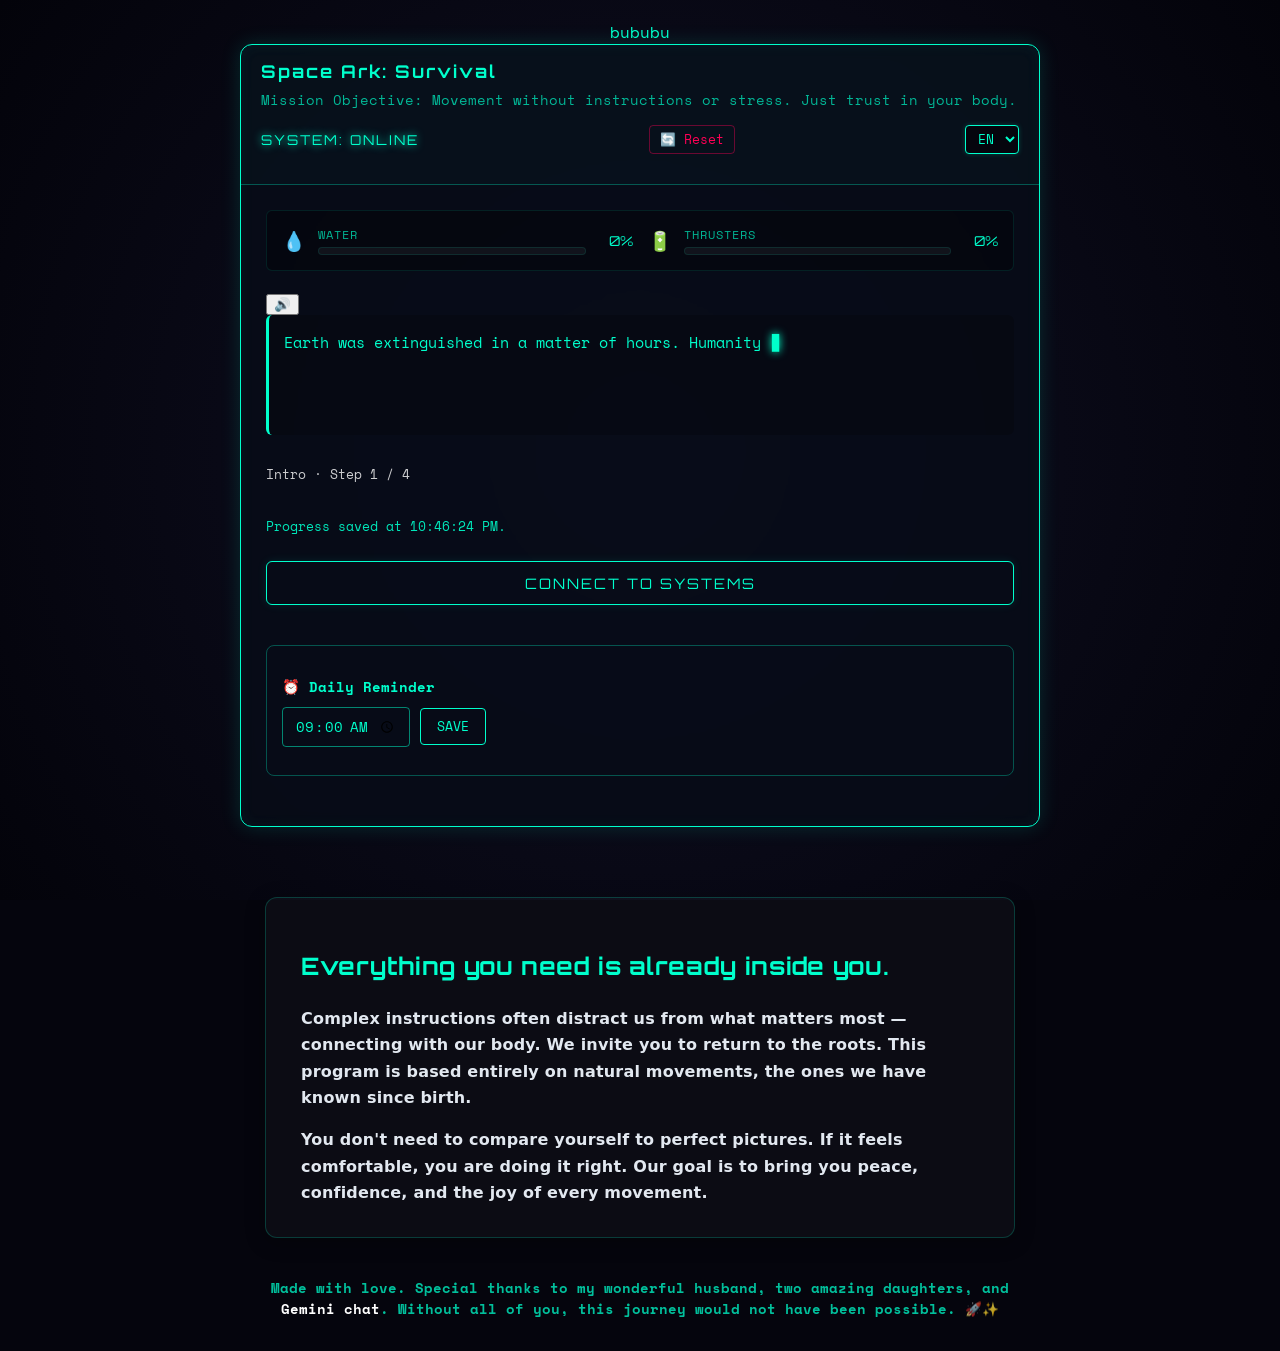
==== commit dbf79345: "Add files via upload" ====
--- a/index.html
+++ b/index.html
@@ -55,6 +55,8 @@
     <link rel="stylesheet" href="style-new.css">
 </head>
 <body>
+bububu
+
     <div class="eye-blink-overlay"></div>
     <div class="stars"></div>
     <a href="#main-content" class="skip-link">Skip to main content</a>
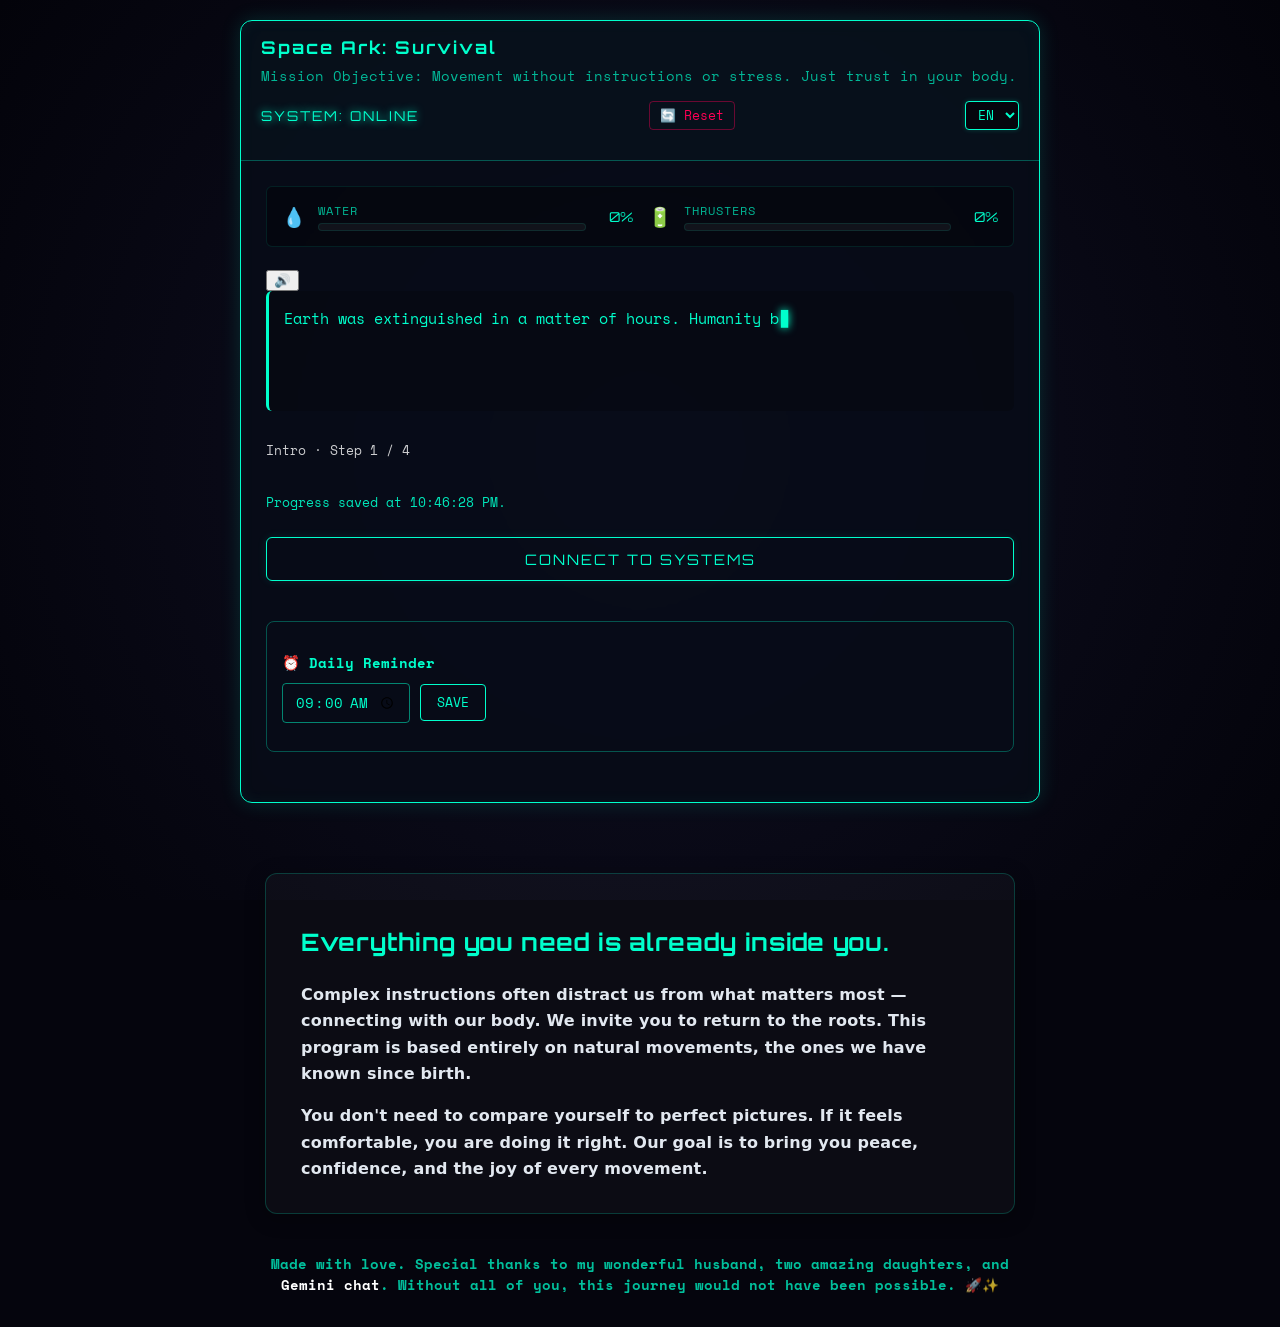
==== commit de3024f1: "Update index.html" ====
--- a/index.html
+++ b/index.html
@@ -55,8 +55,6 @@
     <link rel="stylesheet" href="style-new.css">
 </head>
 <body>
-bububu
-
     <div class="eye-blink-overlay"></div>
     <div class="stars"></div>
     <a href="#main-content" class="skip-link">Skip to main content</a>
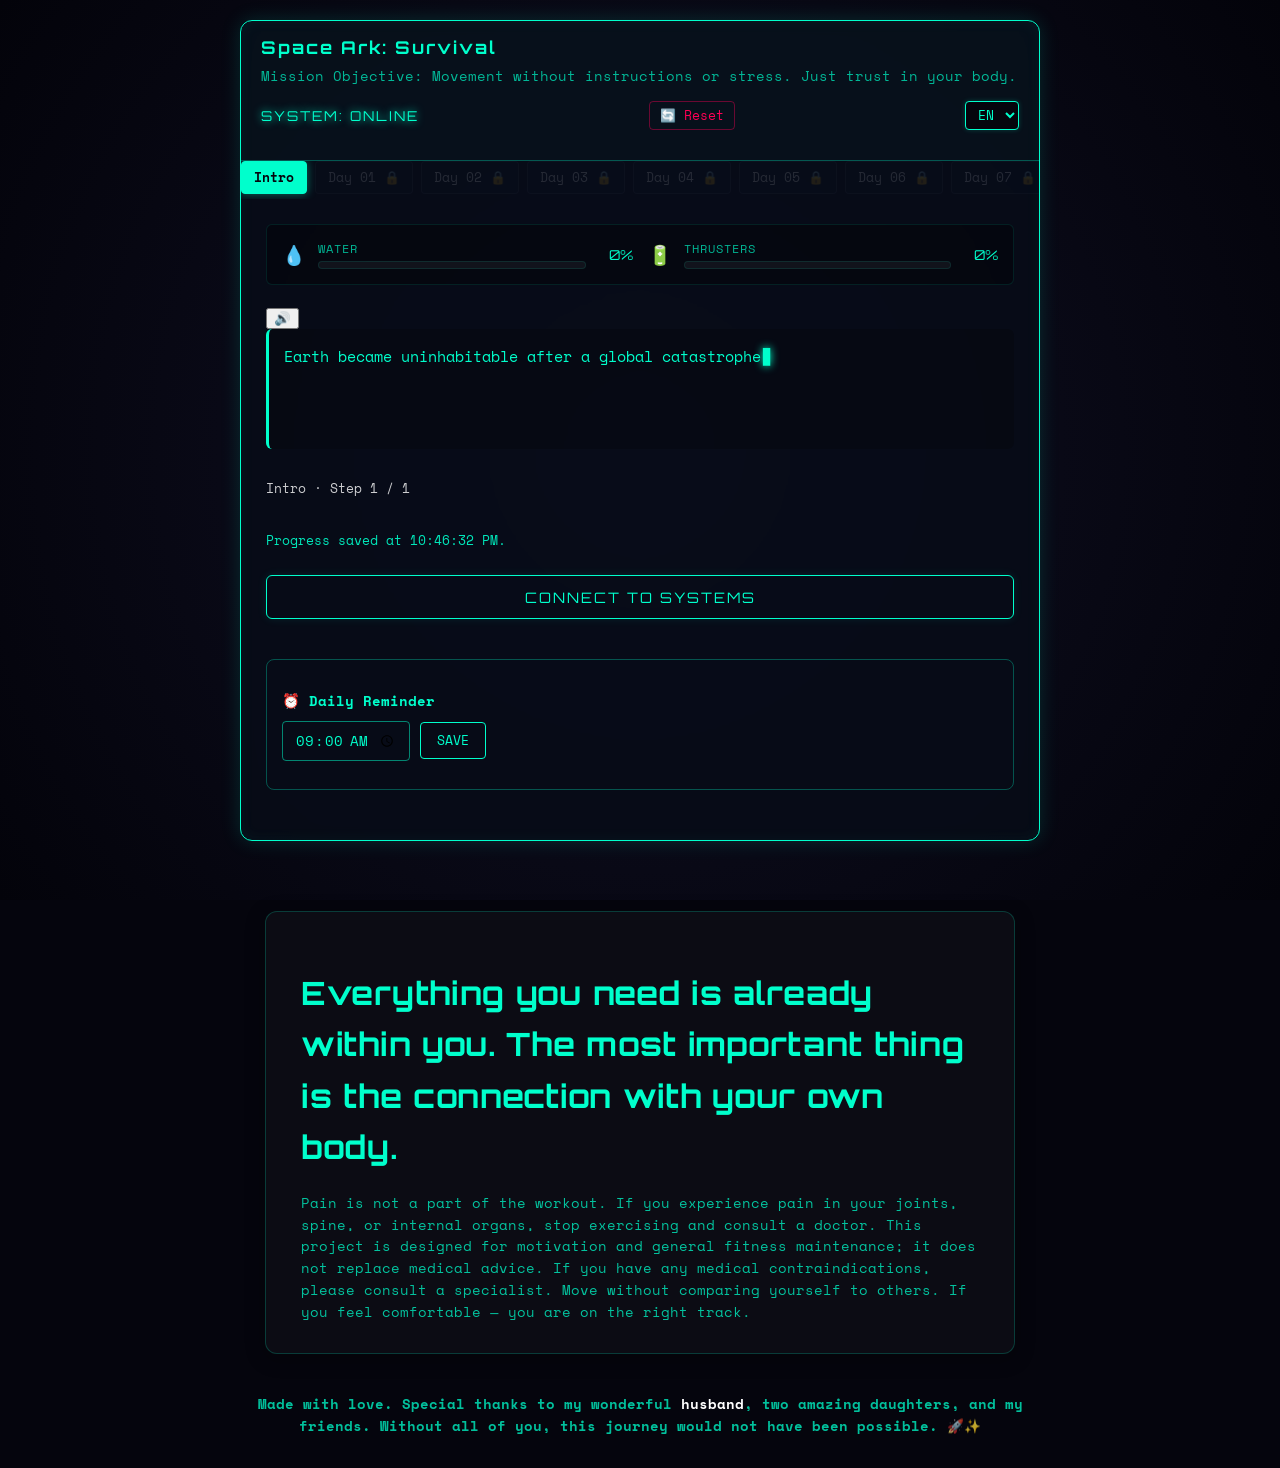
==== commit 08b64bef: "Add files via upload" ====
--- a/index.html
+++ b/index.html
@@ -60,22 +60,24 @@
     <a href="#main-content" class="skip-link">Skip to main content</a>
     
     <div class="terminal">       
-        <header class="terminal-header">
-            <div class="terminal-title">
-                <h1>Space Ark: Survival</h1>
-                <p class="hero-summary" id="mission-objective">Mission Objective: Movement without instructions or stress. Just trust in your body.</p>
-                </div>
-            <div class="status-container">
-                <span class="status-indicator" id="status-indicator">SYSTEM: ONLINE</span>
-                <button type="button" class="reset-btn" id="reset-btn" title="Reset progress">🔄 Reset</button>               
-                <label for="lang-select" class="sr-only">Language</label>
-                <select id="lang-select" class="lang-select" aria-label="Language selector">
-                    <option value="en">EN</option>
-                    <option value="ru">RU</option>
-                    <option value="sr">SR</option>
-                </select>
-            </div>            
-        </header>
+    <header class="terminal-header">
+        <div class="terminal-title">
+            <h1>Space Ark: Survival</h1>
+            <p class="hero-summary" id="mission-objective">Mission Objective: Movement without instructions or stress. Just trust in your body.</p>
+        </div>
+        <div class="status-container">
+            <span class="status-indicator" id="status-indicator">SYSTEM: ONLINE</span>
+            <button type="button" class="reset-btn" id="reset-btn" title="Reset progress">🔄 Reset</button>               
+            <label for="lang-select" class="sr-only">Language</label>
+            <select id="lang-select" class="lang-select" aria-label="Language selector">
+                <option value="en">EN</option>
+                <option value="ru">RU</option>
+                <option value="sr">SR</option>
+            </select>
+        </div>            
+    </header>
+
+    <nav id="dayNav" class="day-nav" aria-label="Mission days"></nav> 
 
         <main id="main-content" class="terminal-body">
             <section class="status-section" aria-labelledby="status-title">
@@ -129,48 +131,15 @@
 
     <footer class="terminal-footer">        
     <div class="manifesto-container">
-        <h2 class="manifesto-title" id="manifesto-title">Everything you need is already inside you.</h2>
+        <h2 class="manifesto-title" id="manifesto-title">Everything you need is already within you. The most important thing is the connection with your own body.</h2>
         <div class="manifesto-text" id="manifesto-text">
-            <p>Complex instructions often distract us from what matters most — connecting with our body. We invite you to return to the roots. This program is based entirely on natural movements, the ones we have known since birth.</p>
-            <p>You dont need to compare yourself to perfect pictures. If it feels comfortable, you are doing it right. Our goal is to bring you peace, confidence, and the joy of every movement.</p>
+            <p>Pain is not a part of the workout. If you experience pain in your joints, spine, or internal organs, stop exercising and consult a doctor. This project is designed for motivation and general fitness maintenance; it does not replace medical advice. If you have any medical contraindications, please consult a specialist. Move without comparing yourself to others. If you feel comfortable — you are on the right track.</p>
         </div>
     </div>    
-        <p id="footer-thanks">Made with love. Special thanks to my wonderful husband, two amazing daughters, and Gemini. Without them, this journey wouldn't be possible. 🚀✨</p>
+        <p id="footer-thanks">Made with love. Special thanks to my wonderful husband, two amazing daughters, and my fiends. Without them, this journey wouldn't be possible. 🚀✨</p>
     </footer>
 
     <script src="script-new.js"></script>
-    <script>
-        // Mobile dayNav: set select to current page and scroll active link into view
-        (function(){
-            const sel = document.getElementById('day-nav-select');
-            const nav = document.getElementById('dayNav');
-            if (sel) {
-                // set select to current file if option exists
-                const currentFile = (location.pathname.split('/').pop() || 'index-new.html');
-                const opt = Array.from(sel.options).find(o => o.value === currentFile);
-                if (opt) sel.value = currentFile;
-                sel.addEventListener('change', (e) => {
-                    const v = e.target.value;
-                    if (v) window.location.href = v;
-                });
-            }
-
-            // mark active link and scroll it into view
-            if (nav) {
-                const links = nav.querySelectorAll('a.day-link');
-                const currentFile = (location.pathname.split('/').pop() || 'index-new.html');
-                for (const a of links) {
-                    const href = a.getAttribute('href');
-                    const full = a.href || href;
-                    if (href === currentFile || full.endsWith('/' + currentFile) || full.endsWith(currentFile)) {
-                        a.classList.add('active');
-                        a.setAttribute('aria-current', 'page');
-                        try { a.scrollIntoView({behavior: 'smooth', inline: 'center', block: 'nearest'}); } catch (e) { a.scrollIntoView(); }
-                        break;
-                    }
-                }
-            }
-        })();
-    </script>
+    
 </body>
 </html>
--- a/style-new.css
+++ b/style-new.css
@@ -681,6 +681,9 @@
     font-size: 2rem;
     color: #00ffcc;
     line-height: 1;
+    min-width: 2.5rem;
+    text-align: center;
+    display: inline-block;
 }
 
 #timer-phase {
@@ -694,6 +697,8 @@
     font-family: 'Space Mono', monospace;
     font-size: 0.75rem;
     color: rgba(180, 220, 210, 0.7);
+    min-width: 80px;
+    display: inline-block;
 }
 
 .input-group input[type="number"] {
@@ -1129,7 +1134,7 @@
 
 .manifesto-title {
     font-family: 'Orbitron', system-ui, -apple-system, sans-serif; /* Orbitron для футуризма */
-    font-size: 1.5rem; /* Сделали заголовок крупнее и заметнее */
+    font-size: 2rem; /* Сделали заголовок крупнее и заметнее */
     color: #00ffcc; /* Твой фирменный бирюзовый, он отлично горит на темном фоне */
     margin-bottom: 20px;
     letter-spacing: 0.7px;
@@ -1139,7 +1144,7 @@
 .manifesto-text p {
     /* Главный секрет читаемости: используем системные шрифты без засечек, они идеальны для чтения больших текстов */
     font-family: system-ui, -apple-system, BlinkMacSystemFont, "Segoe UI", Roboto, Helvetica, Arial, sans-serif;
-    font-size: 1rem; /* Увеличили размер букв (было 0.95, стало 1.1) — теперь не нужно вглядываться! */
+    font-size: 1.4rem; /* Увеличили размер букв (было 0.95, стало 1.1) — теперь не нужно вглядываться! */
     line-height: 1.65; /* Идеальное расстояние между строками, чтобы они не слипались */
     
     /* Цвет текста: не ядовито-белый, а мягкий, благородный светло-серый/молочный. 
@@ -1183,3 +1188,41 @@
     font-size: 0.85rem;
     border-radius: 4px;
 }
+.days-progress {
+    padding: 10px 20px;
+    border-bottom: 1px solid rgba(0, 255, 204, 0.15);
+}
+
+.days-track {
+    display: flex;
+    gap: 8px;
+    align-items: center;
+    flex-wrap: wrap;
+}
+
+.day-dot {
+    width: 28px;
+    height: 28px;
+    border-radius: 50%;
+    border: 2px solid rgba(0, 255, 204, 0.3);
+    background: transparent;
+    transition: all 0.3s ease;
+    position: relative;
+}
+
+.day-dot.completed {
+    background: #00ffcc;
+    border-color: #00ffcc;
+    box-shadow: 0 0 8px rgba(0, 255, 204, 0.6);
+}
+
+.day-dot.current {
+    border-color: #00ffcc;
+    box-shadow: 0 0 12px rgba(0, 255, 204, 0.4);
+    animation: pulse-dot 1.5s ease-in-out infinite;
+}
+
+@keyframes pulse-dot {
+    0%, 100% { box-shadow: 0 0 6px rgba(0, 255, 204, 0.4); }
+    50% { box-shadow: 0 0 16px rgba(0, 255, 204, 0.8); }
+}
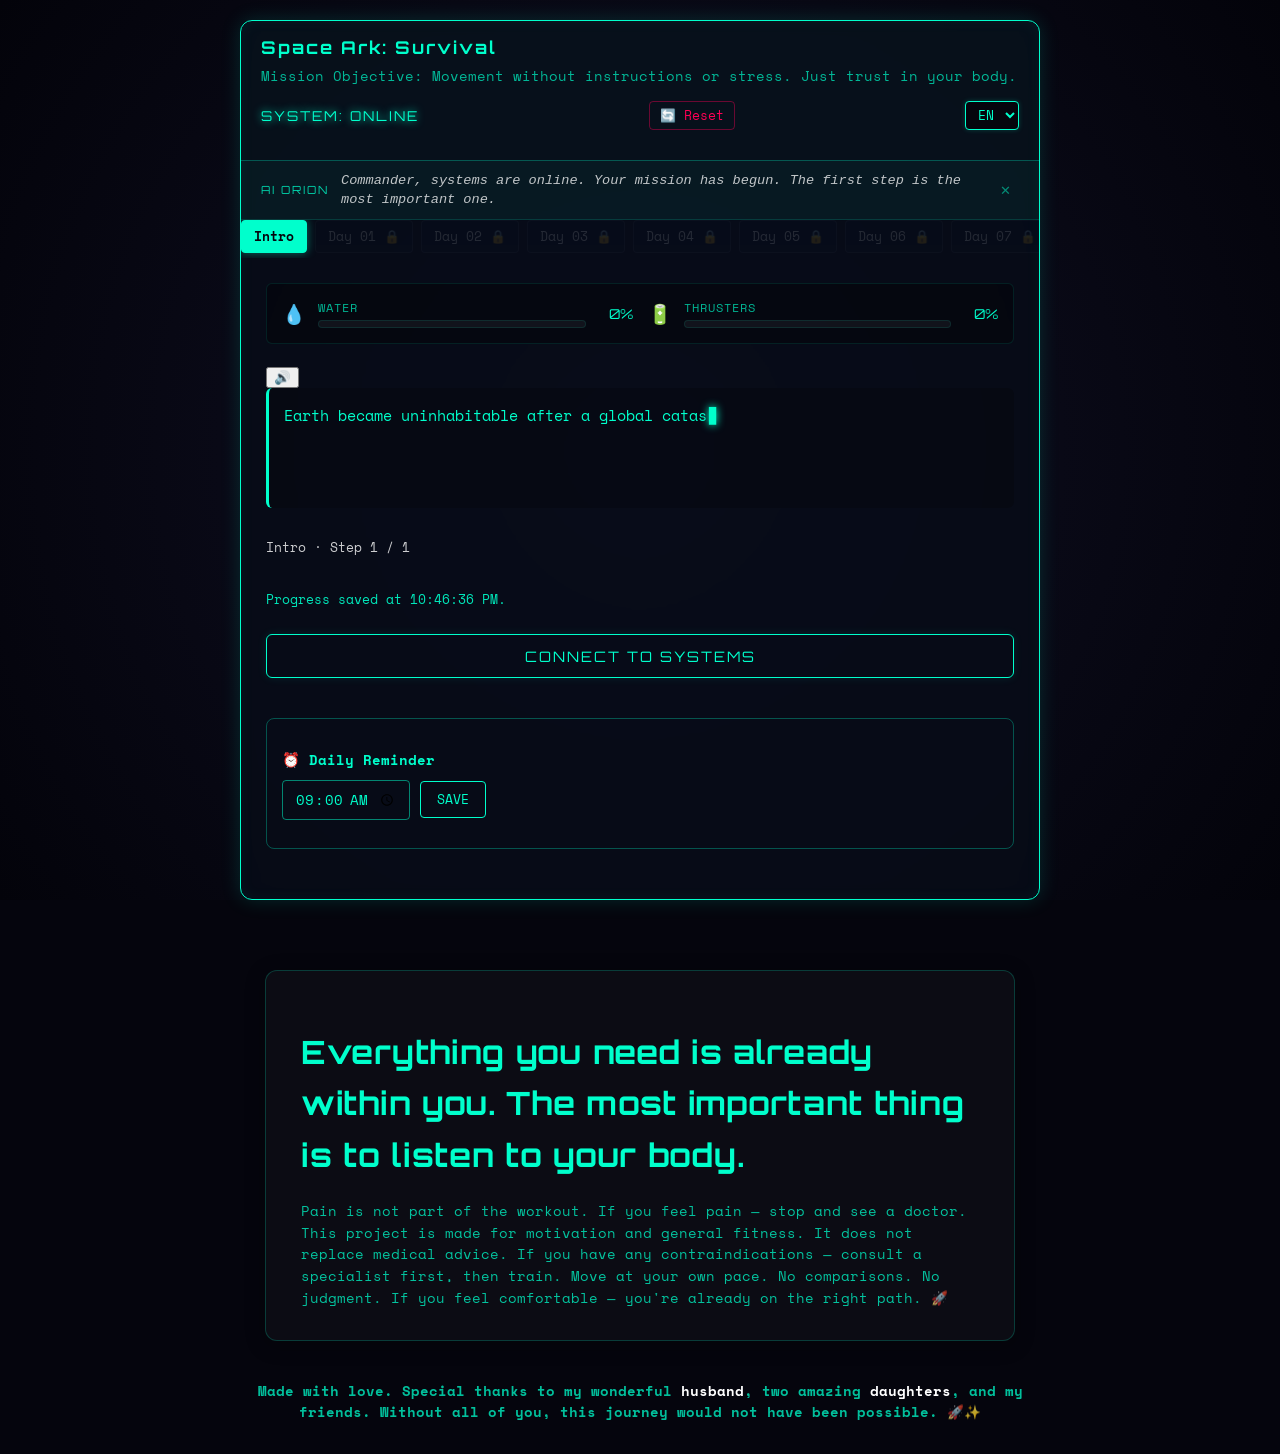
==== commit d2f944a6: "Add files via upload" ====
--- a/index.html
+++ b/index.html
@@ -76,7 +76,11 @@
             </select>
         </div>            
     </header>
-
+<div class="orion-welcome" id="orion-welcome">
+    <span class="orion-welcome-label">AI ORION</span>
+    <span class="orion-welcome-text" id="orion-welcome-text">Командир, системы онлайн. Ваша миссия началась. Первый шаг — самый важный.</span>
+    <button type="button" class="orion-welcome-close" id="orion-welcome-close" aria-label="Close welcome message">✕</button>
+</div>
     <nav id="dayNav" class="day-nav" aria-label="Mission days"></nav> 
 
         <main id="main-content" class="terminal-body">
@@ -104,10 +108,11 @@
 
             <section class="story-section" aria-labelledby="story-title">
     <h2 id="story-title" class="sr-only">Current mission log</h2>
-    <button type="button" id="speak-btn" class="speak-btn" aria-label="Read story aloud">🔊</button>
-    <div class="output-wrapper">
-        <p id="story-text" class="typing-text" role="status" aria-live="polite" aria-atomic="true"></p>
-    </div>
+<button type="button" id="speak-btn" class="speak-btn" aria-label="Read story aloud">🔊</button>
+<div class="output-wrapper" id="log-wrapper"> <p id="story-text" class="typing-text" role="status" aria-atomic="true"></p>
+</div>
+
+<button type="button" id="toggle-log-btn" class="toggle-log-btn" style="display: none;">📖 Read full mission log</button>
 </section>
 
             <div class="progress-indicator" id="progress-indicator" aria-live="polite"></div>
@@ -131,12 +136,12 @@
 
     <footer class="terminal-footer">        
     <div class="manifesto-container">
-        <h2 class="manifesto-title" id="manifesto-title">Everything you need is already within you. The most important thing is the connection with your own body.</h2>
+        <h2 class="manifesto-title" id="manifesto-title">Everything you need is already within you. The most important thing is to listen to your body.</h2>
         <div class="manifesto-text" id="manifesto-text">
-            <p>Pain is not a part of the workout. If you experience pain in your joints, spine, or internal organs, stop exercising and consult a doctor. This project is designed for motivation and general fitness maintenance; it does not replace medical advice. If you have any medical contraindications, please consult a specialist. Move without comparing yourself to others. If you feel comfortable — you are on the right track.</p>
+            <p>Pain is not part of the workout. If you feel pain — stop and see a doctor. This project is made for motivation and general fitness. It does not replace medical advice. If you have any contraindications — consult a specialist first, then train. Move at your own pace. No comparisons. No judgment. If you feel comfortable — you're already on the right path. </p>
         </div>
     </div>    
-        <p id="footer-thanks">Made with love. Special thanks to my wonderful husband, two amazing daughters, and my fiends. Without them, this journey wouldn't be possible. 🚀✨</p>
+        <p id="footer-thanks">Made with love. Special thanks to my wonderful husband, two amazing daughters, and my friends. Without them, this journey wouldn't be possible. 🚀✨</p>
     </footer>
 
     <script src="script-new.js"></script>
--- a/style-new.css
+++ b/style-new.css
@@ -86,16 +86,27 @@
     position: absolute;
     background-color: #fff;
     border-radius: 50%;
-    box-shadow: 0 0 6px #fff;
+    box-shadow: 0 0 4px #fff;
     opacity: 0;
-    animation: blink infinite ease-in-out;
-}
-
-@keyframes blink {
-    0%, 100% { opacity: 0; transform: scale(0.5); }
-    50% { opacity: 0.8; transform: scale(1.2); }
-}
-
+    animation: warp infinite linear;
+}
+
+@keyframes warp {
+    0% {
+        opacity: 0;
+        transform: translateX(0) scale(0.2);
+    }
+    15% {
+        opacity: 0.9;
+    }
+    90% {
+        opacity: 0.5;
+    }
+    100% {
+        opacity: 0;
+        transform: translateX(var(--tx)) scale(2);
+    }
+}
 .terminal {
     width: 100%;
     max-width: 800px;
@@ -993,14 +1004,26 @@
         margin-bottom: 18px;
     }
 
-    .interactive-section {
-        padding: 12px;
-        margin-bottom: 15px;
-    }
-
-    .interactive-section h3 {
-        font-size: 0.78rem;
-    }
+   .interactive-section {
+    background: rgba(0, 255, 204, 0.03);
+    border: 1px solid rgba(0, 255, 204, 0.2);
+    border-radius: 8px;
+    padding: 20px;
+    margin-bottom: 20px;
+    box-shadow: 0 4px 20px rgba(0, 0, 0, 0.3);
+}
+
+.interactive-section h3 {
+    margin-top: 0;
+    font-family: var(--font-title);
+    font-size: 0.85rem;
+    letter-spacing: 2px;
+    color: var(--neon-yellow);
+    margin-bottom: 16px;
+    padding-bottom: 10px;
+    border-bottom: 1px solid rgba(0, 255, 204, 0.1);
+}
+
 
     .task-item label {
         font-size: 0.82rem;
@@ -1122,37 +1145,37 @@
     }
 }
 .manifesto-container {
-    max-width: 750px; /* Немного сузили, чтобы строка не была слишком длинной — так глаза меньше устают при чтении */
-    margin: 40px auto; /* Сделали больше воздуха вокруг блока */
-    padding: 30px 35px; /* Увеличили внутренние отступы, чтобы тексту было просторно */
-    background: rgba(255, 255, 255, 0.03); /* Чуть-чуть плотнее фон, чтобы отделить от звездного неба */
-    border: 1px solid rgba(0, 255, 204, 0.2); /* Сделали неоновую рамку капельку заметнее */
-    border-radius: 12px; /* Мягкие скругленные углы */
+    max-width: 750px;
+    margin: 40px auto;
+    padding: 30px 35px;
+    background: rgba(255, 255, 255, 0.03);
+    border: 1px solid rgba(0, 255, 204, 0.2);
+    border-radius: 12px;
     text-align: left;
-    box-shadow: 0 4px 20px rgba(0, 0, 0, 0.3); /* Добавили глубины за счет мягкой тени */
+    box-shadow: 0 4px 20px rgba(0, 0, 0, 0.3);
 }
 
 .manifesto-title {
-    font-family: 'Orbitron', system-ui, -apple-system, sans-serif; /* Orbitron для футуризма */
-    font-size: 2rem; /* Сделали заголовок крупнее и заметнее */
-    color: #00ffcc; /* Твой фирменный бирюзовый, он отлично горит на темном фоне */
+    font-family: 'Orbitron', system-ui, -apple-system, sans-serif;
+    font-size: 2rem;
+    color: #00ffcc;
     margin-bottom: 20px;
     letter-spacing: 0.7px;
     font-weight: 700;
 }
 
 .manifesto-text p {
-    /* Главный секрет читаемости: используем системные шрифты без засечек, они идеальны для чтения больших текстов */
     font-family: system-ui, -apple-system, BlinkMacSystemFont, "Segoe UI", Roboto, Helvetica, Arial, sans-serif;
-    font-size: 1.4rem; /* Увеличили размер букв (было 0.95, стало 1.1) — теперь не нужно вглядываться! */
-    line-height: 1.65; /* Идеальное расстояние между строками, чтобы они не слипались */
-    
-    /* Цвет текста: не ядовито-белый, а мягкий, благородный светло-серый/молочный. 
-       Он дает великолепную читаемость и при этом совершенно не утомляет зрение */
-    color: #e2e8f0; 
-    
+    font-size: 1.1rem;
+    line-height: 1.65;
+    color: #e2e8f0;
     margin-bottom: 16px;
-    letter-spacing: 0.2px; /* Чуть-чуть раздвинули буквы для воздушности */
+    letter-spacing: 0.2px;
+}
+
+.manifesto-text p:first-child {
+    color: var(--neon-yellow);
+    font-weight: 700;
 }
 
 .manifesto-text p:last-child {
@@ -1225,4 +1248,172 @@
 @keyframes pulse-dot {
     0%, 100% { box-shadow: 0 0 6px rgba(0, 255, 204, 0.4); }
     50% { box-shadow: 0 0 16px rgba(0, 255, 204, 0.8); }
+}
+/* Базовые стили для нашей новой кнопки */
+.toggle-log-btn {
+    background: transparent;
+    border: 1px dashed rgba(0, 255, 204, 0.6);
+    color: #00ffcc;
+    font-family: 'Space Mono', monospace;
+    font-size: 0.85rem;
+    padding: 8px 16px;
+    margin: 10px 0;
+    cursor: pointer;
+    border-radius: 4px;
+    width: 100%;
+    text-align: center;
+    transition: all 0.3s ease;
+}
+
+.toggle-log-btn:hover {
+    background: rgba(0, 255, 204, 0.1);
+    box-shadow: 0 0 8px rgba(0, 255, 204, 0.3);
+}
+
+/* Стили магии сжатия только для мобильных экранов */
+@media (max-width: 767px) {
+    /* Когда класс .collapsed активен, ограничиваем высоту */
+    .output-wrapper.collapsed {
+        max-height: 160px; /* Высота примерно 3-4 абзацев текста */
+        overflow: hidden;
+        position: relative;
+    }
+
+    /* Эффект футуристичного космического затухания текста снизу */
+    .output-wrapper.collapsed::after {
+        content: '';
+        position: absolute;
+        bottom: 0;
+        left: 0;
+        width: 100%;
+        height: 60px;
+        background: linear-gradient(to bottom, transparent, #05050d); /* Подстраивается под цвет фона твоего сайта */
+        pointer-events: none;
+    }
+}
+.victory-warp-text {
+    font-family: 'Orbitron', monospace;
+    font-size: 1.3rem;
+    color: #00ffcc;
+    text-align: center;
+    letter-spacing: 4px;
+    margin-bottom: 30px;
+    animation: blink 2s infinite ease-in-out;
+}
+
+.victory-orion-message {
+    border-left: 2px solid #00ffcc;
+    padding: 16px 20px;
+    margin: 0 0 30px 0;
+    background: rgba(0, 255, 204, 0.05);
+    border-radius: 0 8px 8px 0;
+}
+
+.victory-orion-label {
+    font-family: 'Orbitron', monospace;
+    font-size: 0.8rem;
+    color: #00ffcc;
+    letter-spacing: 2px;
+    display: block;
+    margin-bottom: 8px;
+}
+
+.victory-orion-message p {
+    color: #e2e8f0;
+    font-style: italic;
+    line-height: 1.7;
+    margin: 0;
+}
+
+.victory-badge-wrapper {
+    display: flex;
+    flex-direction: column;
+    align-items: center;
+    gap: 16px;
+    margin: 30px 0;
+}
+
+#victory-badge {
+    width: 280px;
+    max-width: 100%;
+}
+.orion-welcome {
+    display: flex;
+    align-items: center;
+    gap: 12px;
+    padding: 10px 20px;
+    background: rgba(0, 255, 204, 0.06);
+    border-bottom: 1px solid rgba(0, 255, 204, 0.15);
+    animation: fadeIn 1.5s ease-in;
+}
+
+.orion-welcome-label {
+    font-family: 'Orbitron', monospace;
+    font-size: 0.7rem;
+    color: #00ffcc;
+    letter-spacing: 2px;
+    white-space: nowrap;
+    opacity: 0.8;
+}
+
+.orion-welcome-text {
+    font-size: 0.85rem;
+    color: rgba(255, 255, 255, 0.75);
+    font-style: italic;
+    line-height: 1.4;
+    flex: 1;
+}
+
+.orion-welcome-close {
+    background: none;
+    border: none;
+    color: rgba(0, 255, 204, 0.5);
+    cursor: pointer;
+    font-size: 0.8rem;
+    padding: 4px 8px;
+    transition: color 0.2s;
+}
+
+.orion-welcome-close:hover {
+    color: #00ffcc;
+}
+
+.orion-welcome.hidden {
+    display: none;
+}
+@media (max-width: 600px) {
+    .day-nav {
+        gap: 6px;
+        padding: 8px 12px 10px;
+    }
+
+    .day-link {
+        padding: 8px 10px;
+        font-size: 0.75rem;
+        border-radius: 6px;
+    }
+
+    .day-link.active {
+        padding: 9px 13px;
+        font-size: 0.82rem;
+        font-weight: 700;
+        box-shadow: 0 0 16px rgba(0, 255, 204, 0.5);
+        transform: translateY(-2px) scale(1.06);
+        z-index: 1;
+        position: relative;
+    }
+
+    .nav-btn {
+        padding: 8px 10px;
+        font-size: 0.75rem;
+    }
+
+    .nav-btn.active {
+        padding: 9px 13px;
+        font-size: 0.82rem;
+        box-shadow: 0 0 16px rgba(0, 255, 204, 0.5);
+        transform: scale(1.06);
+        position: relative;
+        z-index: 1;
+    }
 }
